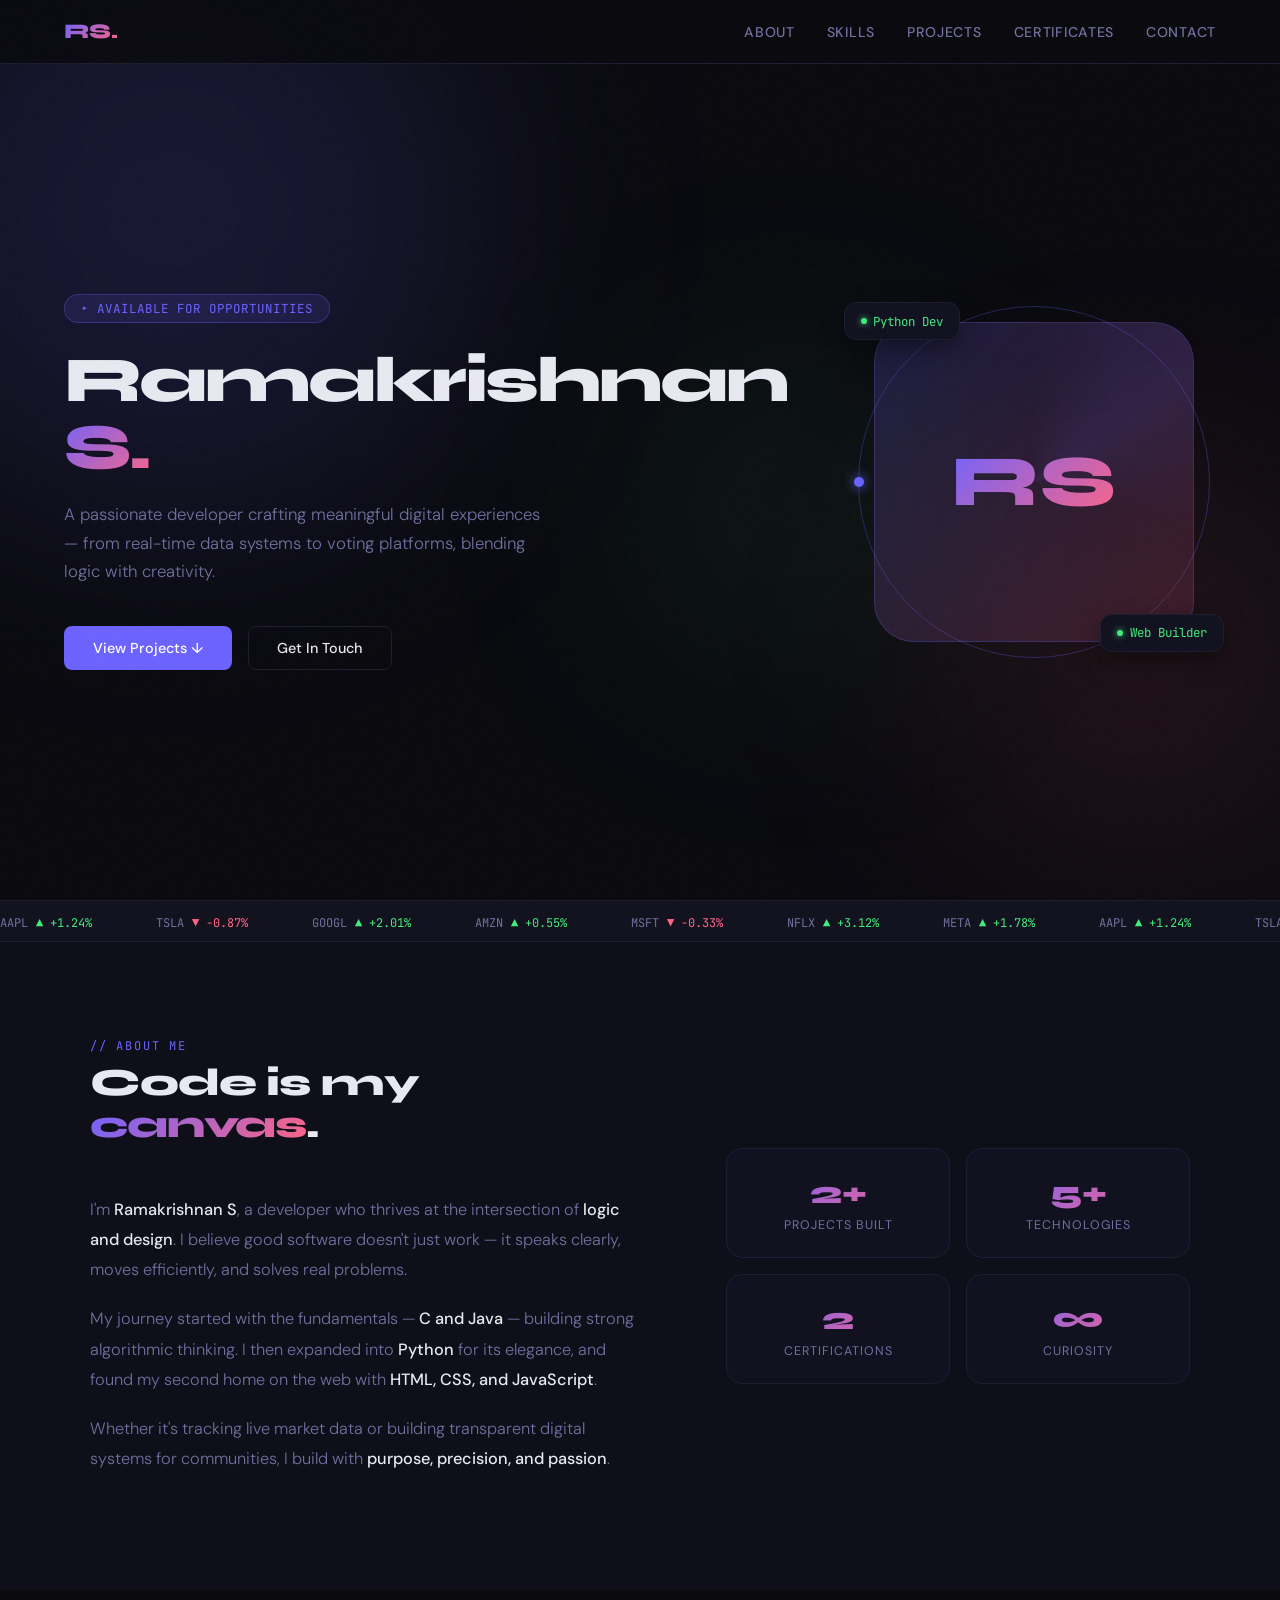
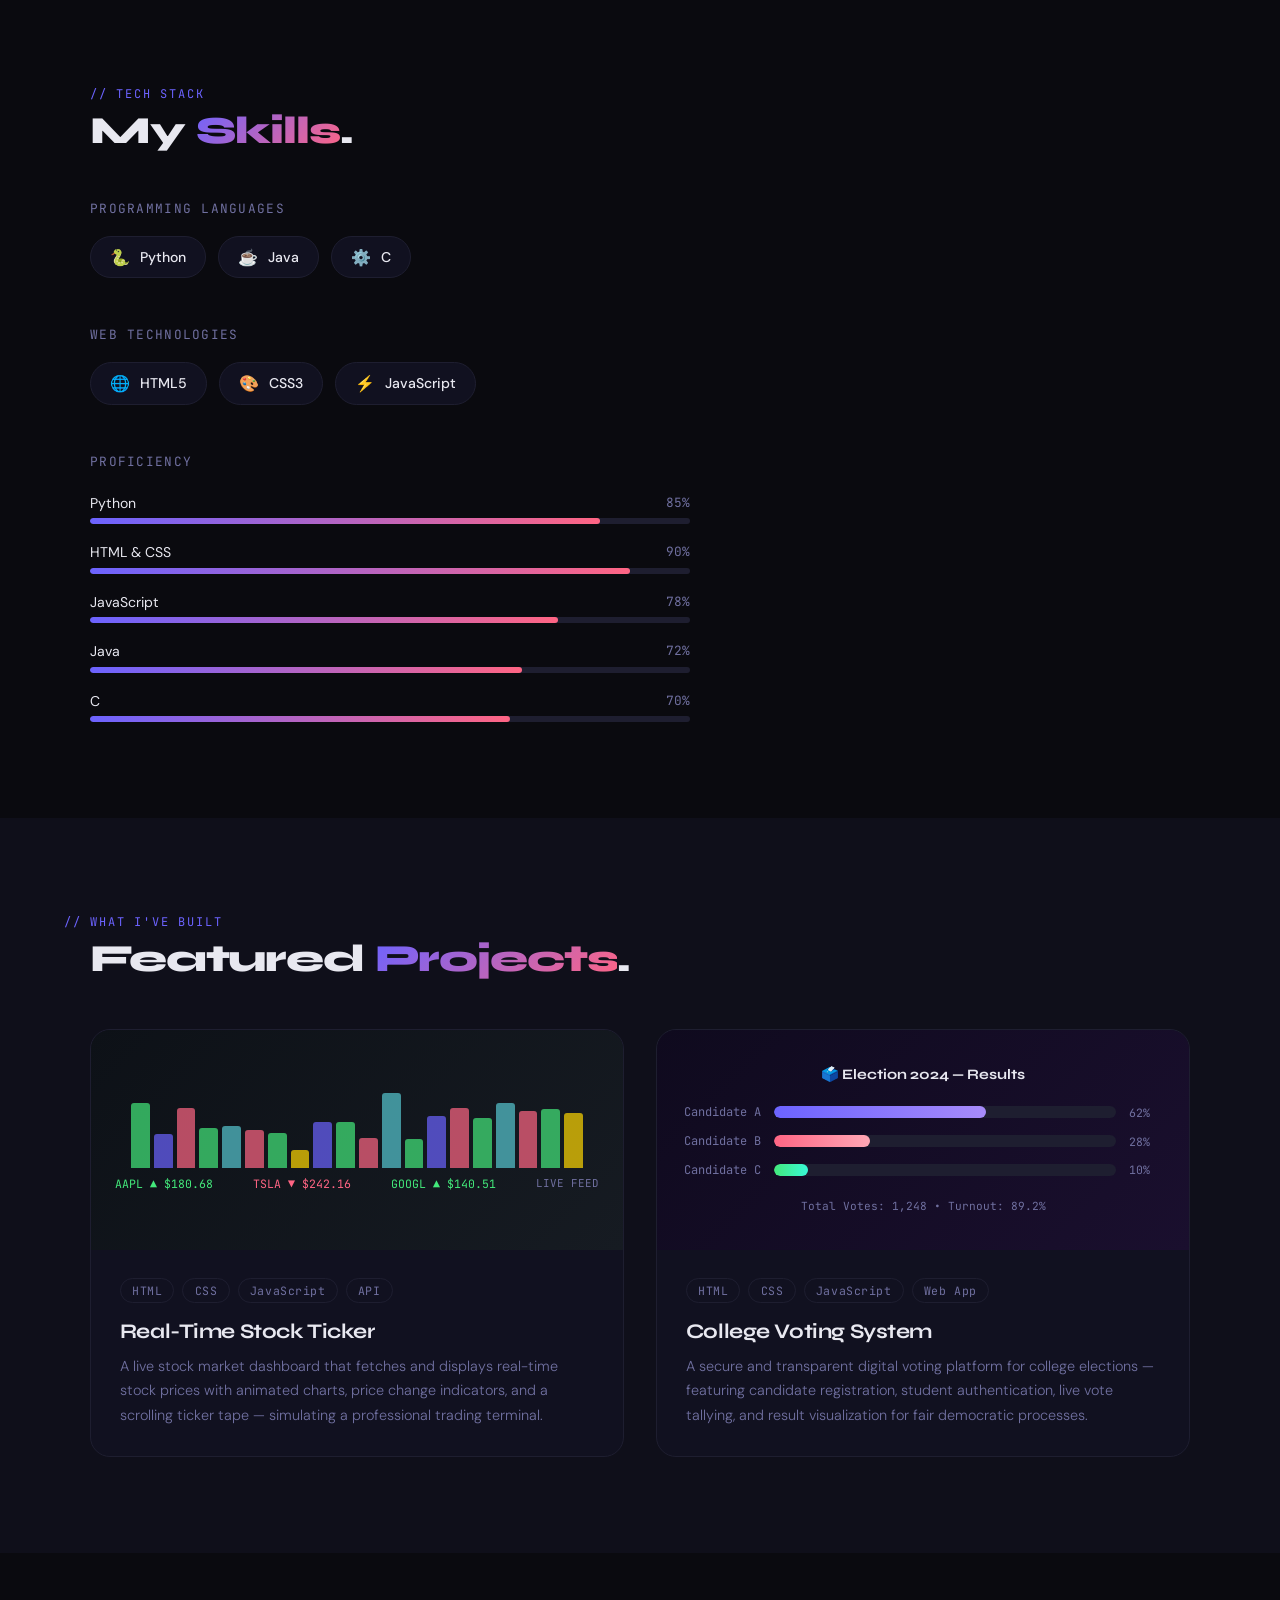
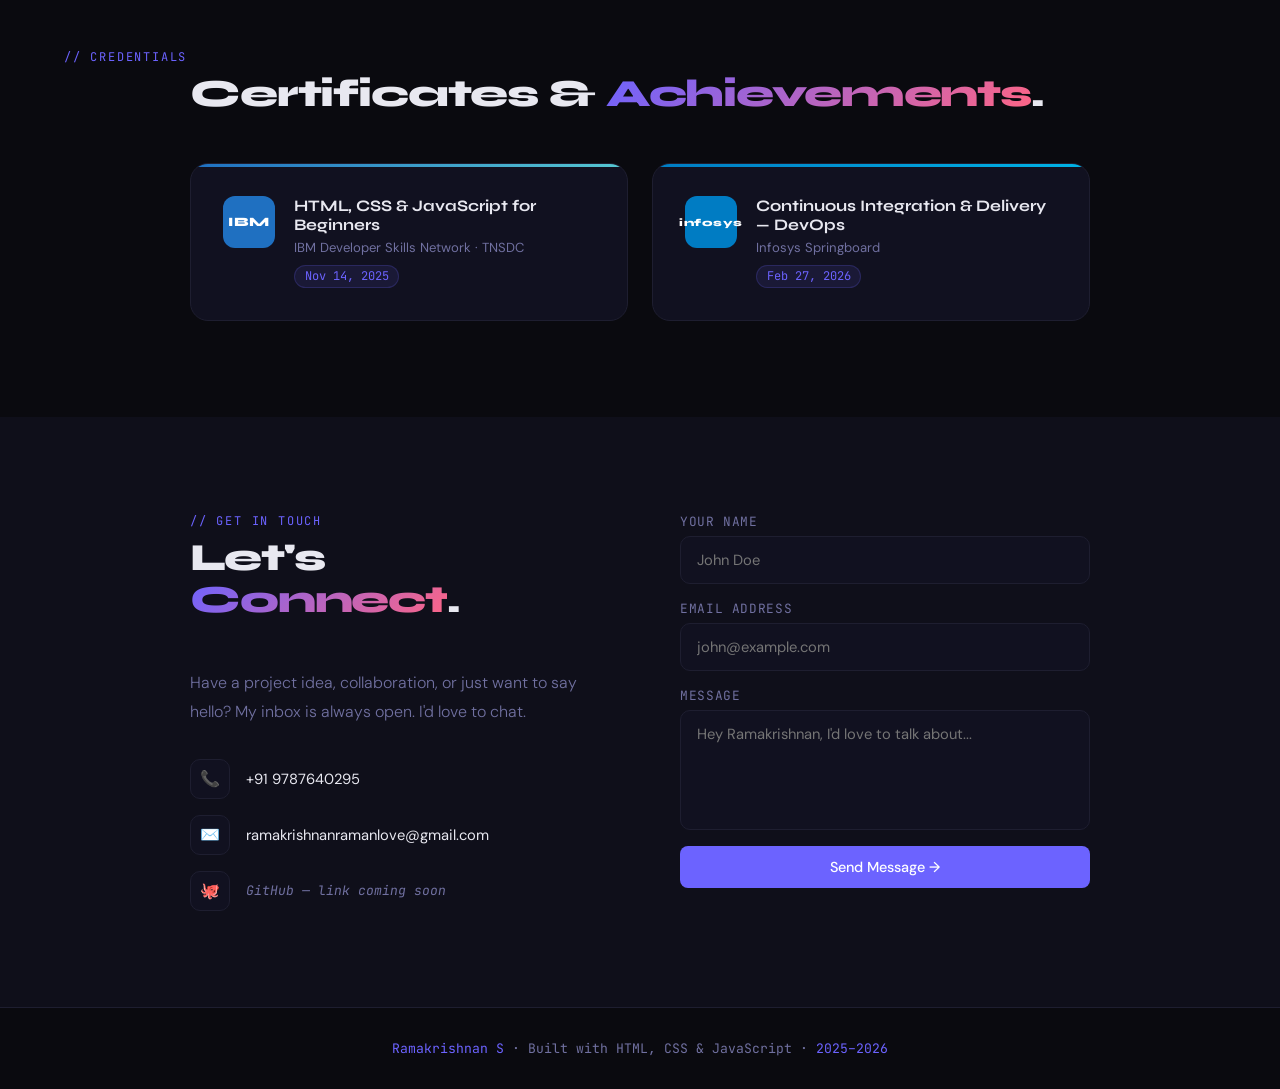
==== index.html @ 8525d62f "Add files via upload" ====
<!DOCTYPE html>
<html lang="en">
<head>
<meta charset="UTF-8">
<meta name="viewport" content="width=device-width, initial-scale=1.0">
<title>Ramakrishnan S — Portfolio</title>
<link href="https://fonts.googleapis.com/css2?family=Syne:wght@400;600;700;800&family=DM+Sans:ital,wght@0,300;0,400;0,500;1,300&family=JetBrains+Mono:wght@400;500&display=swap" rel="stylesheet">
<style>
  :root {
    --bg: #0a0a0f;
    --bg2: #0f0f1a;
    --surface: #13131f;
    --border: #1e1e30;
    --accent: #6c63ff;
    --accent2: #ff6584;
    --accent3: #43e97b;
    --text: #e8e8f0;
    --muted: #7070a0;
    --card: #111120;
  }

  *, *::before, *::after { box-sizing: border-box; margin: 0; padding: 0; }

  html { scroll-behavior: smooth; }

  body {
    background: var(--bg);
    color: var(--text);
    font-family: 'DM Sans', sans-serif;
    font-size: 16px;
    overflow-x: hidden;
  }

  /* ── NOISE OVERLAY ── */
  body::before {
    content: '';
    position: fixed;
    inset: 0;
    background-image: url("data:image/svg+xml,%3Csvg viewBox='0 0 256 256' xmlns='http://www.w3.org/2000/svg'%3E%3Cfilter id='noise'%3E%3CfeTurbulence type='fractalNoise' baseFrequency='0.9' numOctaves='4' stitchTiles='stitch'/%3E%3C/filter%3E%3Crect width='100%25' height='100%25' filter='url(%23noise)' opacity='0.04'/%3E%3C/svg%3E");
    pointer-events: none;
    z-index: 9999;
    opacity: 0.4;
  }

  /* ── NAV ── */
  nav {
    position: fixed;
    top: 0; left: 0; right: 0;
    z-index: 100;
    display: flex;
    justify-content: space-between;
    align-items: center;
    padding: 1.2rem 5%;
    background: rgba(10,10,15,0.85);
    backdrop-filter: blur(20px);
    border-bottom: 1px solid var(--border);
  }

  .nav-logo {
    font-family: 'Syne', sans-serif;
    font-weight: 800;
    font-size: 1.3rem;
    background: linear-gradient(135deg, var(--accent), var(--accent2));
    -webkit-background-clip: text;
    -webkit-text-fill-color: transparent;
    letter-spacing: -0.03em;
  }

  .nav-links { display: flex; gap: 2rem; list-style: none; }
  .nav-links a {
    color: var(--muted);
    text-decoration: none;
    font-size: 0.88rem;
    font-weight: 500;
    letter-spacing: 0.05em;
    text-transform: uppercase;
    transition: color 0.2s;
  }
  .nav-links a:hover { color: var(--accent); }

  /* ── HERO ── */
  #hero {
    min-height: 100vh;
    display: flex;
    align-items: center;
    justify-content: center;
    padding: 8rem 5% 4rem;
    position: relative;
    overflow: hidden;
  }

  .hero-blob {
    position: absolute;
    border-radius: 50%;
    filter: blur(120px);
    pointer-events: none;
  }
  .blob1 { width: 600px; height: 600px; background: rgba(108,99,255,0.15); top: -10%; left: -10%; }
  .blob2 { width: 400px; height: 400px; background: rgba(255,101,132,0.1); bottom: 5%; right: -5%; }
  .blob3 { width: 300px; height: 300px; background: rgba(67,233,123,0.08); top: 40%; left: 50%; }

  .hero-inner {
    display: grid;
    grid-template-columns: 1fr 1fr;
    gap: 4rem;
    align-items: center;
    max-width: 1200px;
    width: 100%;
    position: relative;
    z-index: 1;
  }

  .hero-tag {
    display: inline-flex;
    align-items: center;
    gap: 0.5rem;
    background: rgba(108,99,255,0.12);
    border: 1px solid rgba(108,99,255,0.3);
    border-radius: 100px;
    padding: 0.3rem 1rem;
    font-size: 0.78rem;
    color: var(--accent);
    letter-spacing: 0.08em;
    text-transform: uppercase;
    margin-bottom: 1.5rem;
    font-family: 'JetBrains Mono', monospace;
    animation: fadeUp 0.6s ease both;
  }
  .hero-tag::before { content: '▸'; }

  h1.hero-name {
    font-family: 'Syne', sans-serif;
    font-weight: 800;
    font-size: clamp(2.8rem, 5vw, 4.5rem);
    line-height: 1.05;
    letter-spacing: -0.04em;
    animation: fadeUp 0.7s 0.1s ease both;
  }

  h1.hero-name span {
    background: linear-gradient(135deg, var(--accent), var(--accent2));
    -webkit-background-clip: text;
    -webkit-text-fill-color: transparent;
  }

  .hero-subtitle {
    margin-top: 1.2rem;
    font-size: 1.05rem;
    color: var(--muted);
    line-height: 1.7;
    font-weight: 300;
    max-width: 480px;
    animation: fadeUp 0.7s 0.2s ease both;
  }

  .hero-btns {
    display: flex;
    gap: 1rem;
    margin-top: 2.5rem;
    flex-wrap: wrap;
    animation: fadeUp 0.7s 0.3s ease both;
  }

  .btn {
    display: inline-flex;
    align-items: center;
    gap: 0.5rem;
    padding: 0.75rem 1.8rem;
    border-radius: 8px;
    font-size: 0.9rem;
    font-weight: 500;
    cursor: pointer;
    text-decoration: none;
    transition: all 0.2s;
    font-family: 'DM Sans', sans-serif;
  }
  .btn-primary {
    background: var(--accent);
    color: #fff;
    border: none;
  }
  .btn-primary:hover { background: #5a52e0; transform: translateY(-2px); box-shadow: 0 8px 25px rgba(108,99,255,0.35); }
  .btn-outline {
    background: transparent;
    color: var(--text);
    border: 1px solid var(--border);
  }
  .btn-outline:hover { border-color: var(--accent); color: var(--accent); transform: translateY(-2px); }

  /* hero right: avatar/visual */
  .hero-visual {
    display: flex;
    justify-content: center;
    align-items: center;
    animation: fadeUp 0.8s 0.2s ease both;
  }

  .avatar-wrap {
    position: relative;
    width: 320px;
    height: 320px;
  }

  .avatar-ring {
    position: absolute;
    inset: -16px;
    border-radius: 50%;
    border: 1px solid rgba(108,99,255,0.3);
    animation: spin 20s linear infinite;
  }
  .avatar-ring::after {
    content: '';
    position: absolute;
    width: 10px;
    height: 10px;
    background: var(--accent);
    border-radius: 50%;
    top: 50%;
    left: -5px;
    transform: translateY(-50%);
    box-shadow: 0 0 12px var(--accent);
  }

  .avatar-box {
    width: 320px;
    height: 320px;
    border-radius: 40px;
    background: linear-gradient(135deg, rgba(108,99,255,0.2), rgba(255,101,132,0.15));
    border: 1px solid rgba(108,99,255,0.25);
    display: flex;
    align-items: center;
    justify-content: center;
    font-family: 'Syne', sans-serif;
    font-size: 5.5rem;
    font-weight: 800;
    color: rgba(255,255,255,0.08);
    position: relative;
    overflow: hidden;
  }

  .avatar-box::before {
    content: '';
    position: absolute;
    width: 200%;
    height: 200%;
    background: conic-gradient(from 0deg, transparent, rgba(108,99,255,0.1), transparent 30%);
    animation: spin 8s linear infinite;
  }

  .avatar-initials {
    position: relative;
    z-index: 1;
    font-family: 'Syne', sans-serif;
    font-size: 4.5rem;
    font-weight: 800;
    background: linear-gradient(135deg, var(--accent), var(--accent2));
    -webkit-background-clip: text;
    -webkit-text-fill-color: transparent;
  }

  .floating-badge {
    position: absolute;
    background: var(--card);
    border: 1px solid var(--border);
    border-radius: 12px;
    padding: 0.6rem 1rem;
    font-size: 0.78rem;
    font-family: 'JetBrains Mono', monospace;
    color: var(--accent3);
    display: flex;
    align-items: center;
    gap: 0.4rem;
    box-shadow: 0 8px 24px rgba(0,0,0,0.4);
    animation: float 3s ease-in-out infinite;
  }
  .badge-tl { top: -20px; left: -30px; animation-delay: 0s; }
  .badge-br { bottom: -10px; right: -30px; animation-delay: 1.5s; }
  .badge-dot { width: 6px; height: 6px; border-radius: 50%; background: var(--accent3); box-shadow: 0 0 6px var(--accent3); }

  /* ── SECTIONS ── */
  section { padding: 6rem 5%; }

  .section-label {
    font-family: 'JetBrains Mono', monospace;
    font-size: 0.75rem;
    color: var(--accent);
    letter-spacing: 0.15em;
    text-transform: uppercase;
    margin-bottom: 0.5rem;
  }

  .section-title {
    font-family: 'Syne', sans-serif;
    font-weight: 800;
    font-size: clamp(1.8rem, 3vw, 2.8rem);
    letter-spacing: -0.03em;
    line-height: 1.1;
    margin-bottom: 3rem;
  }

  .section-title span {
    background: linear-gradient(135deg, var(--accent), var(--accent2));
    -webkit-background-clip: text;
    -webkit-text-fill-color: transparent;
  }

  /* ── ABOUT ── */
  #about { background: var(--bg2); }

  .about-grid {
    display: grid;
    grid-template-columns: 1.2fr 1fr;
    gap: 5rem;
    align-items: center;
    max-width: 1100px;
    margin: 0 auto;
  }

  .about-text p {
    color: var(--muted);
    line-height: 1.85;
    font-size: 1.02rem;
    margin-bottom: 1.2rem;
    font-weight: 300;
  }
  .about-text p strong { color: var(--text); font-weight: 500; }

  .about-stats {
    display: grid;
    grid-template-columns: 1fr 1fr;
    gap: 1rem;
  }

  .stat-card {
    background: var(--card);
    border: 1px solid var(--border);
    border-radius: 16px;
    padding: 1.5rem;
    text-align: center;
    transition: border-color 0.2s;
  }
  .stat-card:hover { border-color: var(--accent); }
  .stat-number {
    font-family: 'Syne', sans-serif;
    font-size: 2rem;
    font-weight: 800;
    background: linear-gradient(135deg, var(--accent), var(--accent2));
    -webkit-background-clip: text;
    -webkit-text-fill-color: transparent;
  }
  .stat-label { font-size: 0.78rem; color: var(--muted); margin-top: 0.3rem; text-transform: uppercase; letter-spacing: 0.08em; }

  /* ── SKILLS ── */
  #skills { background: var(--bg); }

  .skills-container { max-width: 1100px; margin: 0 auto; }

  .skills-group { margin-bottom: 3rem; }
  .skills-group-label {
    font-size: 0.8rem;
    color: var(--muted);
    letter-spacing: 0.1em;
    text-transform: uppercase;
    font-family: 'JetBrains Mono', monospace;
    margin-bottom: 1.2rem;
  }

  .skill-tags { display: flex; flex-wrap: wrap; gap: 0.75rem; }

  .skill-tag {
    display: flex;
    align-items: center;
    gap: 0.6rem;
    padding: 0.6rem 1.2rem;
    border-radius: 100px;
    font-size: 0.88rem;
    font-weight: 500;
    border: 1px solid var(--border);
    background: var(--card);
    color: var(--text);
    transition: all 0.2s;
    cursor: default;
  }
  .skill-tag:hover {
    border-color: var(--accent);
    background: rgba(108,99,255,0.08);
    transform: translateY(-2px);
  }
  .skill-tag .skill-icon { font-size: 1rem; }

  /* skill bar */
  .skill-bar-list { display: flex; flex-direction: column; gap: 1.2rem; max-width: 600px; }
  .skill-bar-item {}
  .skill-bar-info { display: flex; justify-content: space-between; margin-bottom: 0.4rem; font-size: 0.88rem; }
  .skill-bar-info span:last-child { color: var(--muted); font-family: 'JetBrains Mono', monospace; font-size: 0.8rem; }
  .skill-bar-track {
    height: 6px;
    background: var(--border);
    border-radius: 100px;
    overflow: hidden;
  }
  .skill-bar-fill {
    height: 100%;
    border-radius: 100px;
    background: linear-gradient(90deg, var(--accent), var(--accent2));
    width: 0%;
    transition: width 1.5s cubic-bezier(0.4, 0, 0.2, 1);
  }

  /* ── PROJECTS ── */
  #projects { background: var(--bg2); }

  .projects-grid {
    display: grid;
    grid-template-columns: repeat(auto-fit, minmax(480px, 1fr));
    gap: 2rem;
    max-width: 1100px;
    margin: 0 auto;
  }

  .project-card {
    background: var(--card);
    border: 1px solid var(--border);
    border-radius: 20px;
    overflow: hidden;
    transition: all 0.3s;
    position: relative;
  }
  .project-card:hover {
    border-color: rgba(108,99,255,0.4);
    transform: translateY(-6px);
    box-shadow: 0 20px 60px rgba(0,0,0,0.4), 0 0 0 1px rgba(108,99,255,0.1);
  }

  .project-visual {
    height: 220px;
    position: relative;
    overflow: hidden;
    display: flex;
    align-items: center;
    justify-content: center;
  }

  /* Stock ticker visual */
  .visual-stock {
    background: linear-gradient(135deg, #0d1117, #161b22);
    width: 100%;
    height: 100%;
    display: flex;
    flex-direction: column;
    align-items: center;
    justify-content: center;
    gap: 0.5rem;
    padding: 1.5rem;
    position: relative;
    overflow: hidden;
  }
  .stock-chart {
    display: flex;
    align-items: flex-end;
    gap: 4px;
    height: 80px;
    width: 100%;
    padding: 0 1rem;
  }
  .stock-bar {
    flex: 1;
    border-radius: 3px 3px 0 0;
    transition: height 0.5s ease;
  }
  .stock-row {
    display: flex;
    justify-content: space-between;
    width: 100%;
    font-family: 'JetBrains Mono', monospace;
    font-size: 0.72rem;
  }
  .stock-up { color: #43e97b; }
  .stock-down { color: #ff6584; }

  /* Voting visual */
  .visual-vote {
    background: linear-gradient(135deg, #0f0a1e, #1a0f2e);
    width: 100%;
    height: 100%;
    display: flex;
    flex-direction: column;
    align-items: center;
    justify-content: center;
    gap: 0.8rem;
    padding: 1.5rem;
  }
  .vote-bar-row {
    display: flex;
    align-items: center;
    gap: 0.8rem;
    width: 100%;
  }
  .vote-bar-label { font-size: 0.75rem; color: var(--muted); width: 80px; text-align: right; font-family: 'JetBrains Mono', monospace; }
  .vote-bar-track { flex: 1; height: 12px; background: var(--border); border-radius: 100px; overflow: hidden; }
  .vote-bar-fill { height: 100%; border-radius: 100px; }
  .vote-pct { font-size: 0.72rem; font-family: 'JetBrains Mono', monospace; color: var(--muted); width: 36px; }

  .project-body { padding: 1.8rem; }
  .project-tags { display: flex; gap: 0.5rem; flex-wrap: wrap; margin-bottom: 1rem; }
  .project-tag {
    font-size: 0.72rem;
    padding: 0.25rem 0.7rem;
    border-radius: 100px;
    font-family: 'JetBrains Mono', monospace;
    border: 1px solid var(--border);
    color: var(--muted);
    letter-spacing: 0.05em;
  }
  .project-title {
    font-family: 'Syne', sans-serif;
    font-size: 1.3rem;
    font-weight: 700;
    margin-bottom: 0.6rem;
    letter-spacing: -0.02em;
  }
  .project-desc { color: var(--muted); font-size: 0.9rem; line-height: 1.7; font-weight: 300; }

  /* ── CERTIFICATES ── */
  #certificates { background: var(--bg); }

  .certs-grid {
    display: grid;
    grid-template-columns: repeat(auto-fit, minmax(320px, 1fr));
    gap: 1.5rem;
    max-width: 900px;
    margin: 0 auto;
  }

  .cert-card {
    background: var(--card);
    border: 1px solid var(--border);
    border-radius: 18px;
    padding: 2rem;
    display: flex;
    align-items: flex-start;
    gap: 1.2rem;
    transition: all 0.2s;
    position: relative;
    overflow: hidden;
  }
  .cert-card::before {
    content: '';
    position: absolute;
    top: 0; left: 0; right: 0;
    height: 3px;
  }
  .cert-card.ibm::before { background: linear-gradient(90deg, #1f70c1, #56c7d1); }
  .cert-card.infosys::before { background: linear-gradient(90deg, #007cc3, #00b3e6); }

  .cert-card:hover { border-color: rgba(108,99,255,0.3); transform: translateY(-3px); }

  .cert-logo {
    width: 52px;
    height: 52px;
    border-radius: 12px;
    display: flex;
    align-items: center;
    justify-content: center;
    font-weight: 800;
    font-family: 'Syne', sans-serif;
    font-size: 0.75rem;
    flex-shrink: 0;
    letter-spacing: 0.05em;
  }
  .ibm-logo { background: #1f70c1; color: #fff; font-size: 0.8rem; }
  .infosys-logo { background: #007cc3; color: #fff; font-size: 0.65rem; }

  .cert-info {}
  .cert-name { font-family: 'Syne', sans-serif; font-weight: 700; font-size: 1rem; margin-bottom: 0.3rem; }
  .cert-issuer { font-size: 0.82rem; color: var(--muted); margin-bottom: 0.5rem; }
  .cert-date {
    font-size: 0.75rem;
    color: var(--accent);
    font-family: 'JetBrains Mono', monospace;
    background: rgba(108,99,255,0.1);
    border: 1px solid rgba(108,99,255,0.2);
    border-radius: 100px;
    padding: 0.15rem 0.6rem;
    display: inline-block;
  }

  /* ── CONTACT ── */
  #contact { background: var(--bg2); }

  .contact-wrap {
    max-width: 900px;
    margin: 0 auto;
    display: grid;
    grid-template-columns: 1fr 1fr;
    gap: 5rem;
    align-items: start;
  }

  .contact-info p {
    color: var(--muted);
    line-height: 1.8;
    margin-bottom: 2rem;
    font-weight: 300;
  }

  .contact-list { list-style: none; display: flex; flex-direction: column; gap: 1rem; }
  .contact-item {
    display: flex;
    align-items: center;
    gap: 1rem;
    color: var(--text);
    font-size: 0.92rem;
    text-decoration: none;
    transition: color 0.2s;
  }
  .contact-item:hover { color: var(--accent); }
  .contact-icon {
    width: 40px;
    height: 40px;
    background: var(--card);
    border: 1px solid var(--border);
    border-radius: 10px;
    display: flex;
    align-items: center;
    justify-content: center;
    font-size: 1rem;
    flex-shrink: 0;
    transition: border-color 0.2s;
  }
  .contact-item:hover .contact-icon { border-color: var(--accent); }

  .contact-form { display: flex; flex-direction: column; gap: 1rem; }
  .form-group { display: flex; flex-direction: column; gap: 0.4rem; }
  .form-group label { font-size: 0.8rem; color: var(--muted); letter-spacing: 0.05em; text-transform: uppercase; font-family: 'JetBrains Mono', monospace; }
  .form-group input,
  .form-group textarea {
    background: var(--card);
    border: 1px solid var(--border);
    border-radius: 10px;
    padding: 0.8rem 1rem;
    color: var(--text);
    font-family: 'DM Sans', sans-serif;
    font-size: 0.92rem;
    transition: border-color 0.2s;
    resize: none;
  }
  .form-group input:focus,
  .form-group textarea:focus {
    outline: none;
    border-color: var(--accent);
    box-shadow: 0 0 0 3px rgba(108,99,255,0.1);
  }
  .form-group textarea { min-height: 120px; }

  /* ── FOOTER ── */
  footer {
    text-align: center;
    padding: 2rem 5%;
    border-top: 1px solid var(--border);
    color: var(--muted);
    font-size: 0.82rem;
    font-family: 'JetBrains Mono', monospace;
  }
  footer span { color: var(--accent); }

  /* ── SCROLLBAR ── */
  ::-webkit-scrollbar { width: 6px; }
  ::-webkit-scrollbar-track { background: var(--bg); }
  ::-webkit-scrollbar-thumb { background: var(--border); border-radius: 100px; }
  ::-webkit-scrollbar-thumb:hover { background: var(--accent); }

  /* ── ANIMATIONS ── */
  @keyframes fadeUp {
    from { opacity: 0; transform: translateY(24px); }
    to { opacity: 1; transform: translateY(0); }
  }
  @keyframes spin {
    to { transform: rotate(360deg); }
  }
  @keyframes float {
    0%, 100% { transform: translateY(0); }
    50% { transform: translateY(-8px); }
  }
  @keyframes ticker {
    from { transform: translateX(0); }
    to { transform: translateX(-50%); }
  }
  @keyframes pulse {
    0%, 100% { opacity: 1; }
    50% { opacity: 0.4; }
  }

  .reveal {
    opacity: 0;
    transform: translateY(30px);
    transition: opacity 0.7s ease, transform 0.7s ease;
  }
  .reveal.visible {
    opacity: 1;
    transform: translateY(0);
  }

  /* ── TICKER STRIP ── */
  .ticker-strip {
    background: var(--surface);
    border-top: 1px solid var(--border);
    border-bottom: 1px solid var(--border);
    overflow: hidden;
    padding: 0.6rem 0;
    white-space: nowrap;
  }
  .ticker-inner {
    display: inline-flex;
    gap: 4rem;
    animation: ticker 25s linear infinite;
    font-family: 'JetBrains Mono', monospace;
    font-size: 0.75rem;
    color: var(--muted);
  }
  .ticker-item { display: flex; align-items: center; gap: 0.5rem; }
  .ticker-item .up { color: var(--accent3); }
  .ticker-item .down { color: var(--accent2); }

  /* ── RESPONSIVE ── */
  @media (max-width: 900px) {
    .hero-inner { grid-template-columns: 1fr; text-align: center; }
    .hero-visual { order: -1; }
    .avatar-wrap { width: 220px; height: 220px; }
    .avatar-box { width: 220px; height: 220px; border-radius: 28px; }
    .about-grid { grid-template-columns: 1fr; gap: 3rem; }
    .contact-wrap { grid-template-columns: 1fr; gap: 3rem; }
    .projects-grid { grid-template-columns: 1fr; }
    .nav-links { display: none; }
    .hero-btns { justify-content: center; }
  }

  /* GitHub placeholder */
  .github-placeholder {
    display: inline-flex;
    align-items: center;
    gap: 0.5rem;
    color: var(--muted);
    font-size: 0.82rem;
    font-family: 'JetBrains Mono', monospace;
    font-style: italic;
  }

</style>
</head>
<body>

<!-- NAV -->
<nav>
  <div class="nav-logo">RS.</div>
  <ul class="nav-links">
    <li><a href="#about">About</a></li>
    <li><a href="#skills">Skills</a></li>
    <li><a href="#projects">Projects</a></li>
    <li><a href="#certificates">Certificates</a></li>
    <li><a href="#contact">Contact</a></li>
  </ul>
</nav>

<!-- HERO -->
<section id="hero">
  <div class="hero-blob blob1"></div>
  <div class="hero-blob blob2"></div>
  <div class="hero-blob blob3"></div>

  <div class="hero-inner">
    <div class="hero-text">
      <div class="hero-tag">Available for Opportunities</div>
      <h1 class="hero-name">Ramakrishnan<br><span>S.</span></h1>
      <p class="hero-subtitle">
        A passionate developer crafting meaningful digital experiences — from real-time data systems to voting platforms, blending logic with creativity.
      </p>
      <div class="hero-btns">
        <a href="#projects" class="btn btn-primary">View Projects ↓</a>
        <a href="#contact" class="btn btn-outline">Get In Touch</a>
      </div>
    </div>

    <div class="hero-visual">
      <div class="avatar-wrap">
        <div class="avatar-ring"></div>
        <div class="avatar-box">
          <span class="avatar-initials">RS</span>
        </div>
        <div class="floating-badge badge-tl">
          <span class="badge-dot"></span>
          <span>Python Dev</span>
        </div>
        <div class="floating-badge badge-br">
          <span class="badge-dot"></span>
          <span>Web Builder</span>
        </div>
      </div>
    </div>
  </div>
</section>

<!-- TICKER -->
<div class="ticker-strip">
  <div class="ticker-inner">
    <span class="ticker-item">AAPL <span class="up">▲ +1.24%</span></span>
    <span class="ticker-item">TSLA <span class="down">▼ -0.87%</span></span>
    <span class="ticker-item">GOOGL <span class="up">▲ +2.01%</span></span>
    <span class="ticker-item">AMZN <span class="up">▲ +0.55%</span></span>
    <span class="ticker-item">MSFT <span class="down">▼ -0.33%</span></span>
    <span class="ticker-item">NFLX <span class="up">▲ +3.12%</span></span>
    <span class="ticker-item">META <span class="up">▲ +1.78%</span></span>
    <!-- duplicate for seamless loop -->
    <span class="ticker-item">AAPL <span class="up">▲ +1.24%</span></span>
    <span class="ticker-item">TSLA <span class="down">▼ -0.87%</span></span>
    <span class="ticker-item">GOOGL <span class="up">▲ +2.01%</span></span>
    <span class="ticker-item">AMZN <span class="up">▲ +0.55%</span></span>
    <span class="ticker-item">MSFT <span class="down">▼ -0.33%</span></span>
    <span class="ticker-item">NFLX <span class="up">▲ +3.12%</span></span>
    <span class="ticker-item">META <span class="up">▲ +1.78%</span></span>
  </div>
</div>

<!-- ABOUT -->
<section id="about">
  <div class="about-grid reveal">
    <div class="about-text">
      <div class="section-label">// about me</div>
      <h2 class="section-title">Code is my<br><span>canvas</span>.</h2>
      <p>
        I'm <strong>Ramakrishnan S</strong>, a developer who thrives at the intersection of <strong>logic and design</strong>. I believe good software doesn't just work — it speaks clearly, moves efficiently, and solves real problems.
      </p>
      <p>
        My journey started with the fundamentals — <strong>C and Java</strong> — building strong algorithmic thinking. I then expanded into <strong>Python</strong> for its elegance, and found my second home on the web with <strong>HTML, CSS, and JavaScript</strong>.
      </p>
      <p>
        Whether it's tracking live market data or building transparent digital systems for communities, I build with <strong>purpose, precision, and passion</strong>.
      </p>
    </div>
    <div class="about-stats">
      <div class="stat-card">
        <div class="stat-number">2+</div>
        <div class="stat-label">Projects Built</div>
      </div>
      <div class="stat-card">
        <div class="stat-number">5+</div>
        <div class="stat-label">Technologies</div>
      </div>
      <div class="stat-card">
        <div class="stat-number">2</div>
        <div class="stat-label">Certifications</div>
      </div>
      <div class="stat-card">
        <div class="stat-number">∞</div>
        <div class="stat-label">Curiosity</div>
      </div>
    </div>
  </div>
</section>

<!-- SKILLS -->
<section id="skills">
  <div class="skills-container">
    <div class="reveal">
      <div class="section-label">// tech stack</div>
      <h2 class="section-title">My <span>Skills</span>.</h2>
    </div>

    <div class="reveal">
      <div class="skills-group">
        <div class="skills-group-label">Programming Languages</div>
        <div class="skill-tags">
          <div class="skill-tag"><span class="skill-icon">🐍</span> Python</div>
          <div class="skill-tag"><span class="skill-icon">☕</span> Java</div>
          <div class="skill-tag"><span class="skill-icon">⚙️</span> C</div>
        </div>
      </div>

      <div class="skills-group">
        <div class="skills-group-label">Web Technologies</div>
        <div class="skill-tags">
          <div class="skill-tag"><span class="skill-icon">🌐</span> HTML5</div>
          <div class="skill-tag"><span class="skill-icon">🎨</span> CSS3</div>
          <div class="skill-tag"><span class="skill-icon">⚡</span> JavaScript</div>
        </div>
      </div>
    </div>

    <div class="reveal" style="margin-top: 2rem;">
      <div class="skills-group-label" style="margin-bottom: 1.5rem;">Proficiency</div>
      <div class="skill-bar-list">
        <div class="skill-bar-item">
          <div class="skill-bar-info"><span>Python</span><span>85%</span></div>
          <div class="skill-bar-track"><div class="skill-bar-fill" data-width="85"></div></div>
        </div>
        <div class="skill-bar-item">
          <div class="skill-bar-info"><span>HTML & CSS</span><span>90%</span></div>
          <div class="skill-bar-track"><div class="skill-bar-fill" data-width="90"></div></div>
        </div>
        <div class="skill-bar-item">
          <div class="skill-bar-info"><span>JavaScript</span><span>78%</span></div>
          <div class="skill-bar-track"><div class="skill-bar-fill" data-width="78"></div></div>
        </div>
        <div class="skill-bar-item">
          <div class="skill-bar-info"><span>Java</span><span>72%</span></div>
          <div class="skill-bar-track"><div class="skill-bar-fill" data-width="72"></div></div>
        </div>
        <div class="skill-bar-item">
          <div class="skill-bar-info"><span>C</span><span>70%</span></div>
          <div class="skill-bar-track"><div class="skill-bar-fill" data-width="70"></div></div>
        </div>
      </div>
    </div>
  </div>
</section>

<!-- PROJECTS -->
<section id="projects">
  <div class="reveal">
    <div class="section-label">// what i've built</div>
    <h2 class="section-title" style="max-width: 1100px; margin: 0 auto 3rem;">Featured <span>Projects</span>.</h2>
  </div>

  <div class="projects-grid">

    <!-- Project 1: Real-Time Stock Ticker -->
    <div class="project-card reveal">
      <div class="project-visual">
        <div class="visual-stock" id="stockViz">
          <div class="stock-chart" id="stockBars"></div>
          <div class="stock-row">
            <span class="stock-up" id="s1">AAPL ▲ $182.34</span>
            <span class="stock-down" id="s2">TSLA ▼ $245.10</span>
            <span class="stock-up" id="s3">GOOGL ▲ $141.78</span>
            <span id="s4" style="color: #7070a0; font-family: 'JetBrains Mono', monospace; font-size: 0.68rem;">LIVE FEED</span>
          </div>
        </div>
      </div>
      <div class="project-body">
        <div class="project-tags">
          <span class="project-tag">HTML</span>
          <span class="project-tag">CSS</span>
          <span class="project-tag">JavaScript</span>
          <span class="project-tag">API</span>
        </div>
        <div class="project-title">Real-Time Stock Ticker</div>
        <p class="project-desc">
          A live stock market dashboard that fetches and displays real-time stock prices with animated charts, price change indicators, and a scrolling ticker tape — simulating a professional trading terminal.
        </p>
      </div>
    </div>

    <!-- Project 2: College Voting System -->
    <div class="project-card reveal">
      <div class="project-visual">
        <div class="visual-vote">
          <div style="font-family: 'Syne', sans-serif; font-size: 0.9rem; font-weight: 700; color: var(--text); margin-bottom: 0.5rem;">🗳️ Election 2024 — Results</div>
          <div class="vote-bar-row">
            <span class="vote-bar-label">Candidate A</span>
            <div class="vote-bar-track"><div class="vote-bar-fill" style="width: 62%; background: linear-gradient(90deg, #6c63ff, #a78bfa);"></div></div>
            <span class="vote-pct">62%</span>
          </div>
          <div class="vote-bar-row">
            <span class="vote-bar-label">Candidate B</span>
            <div class="vote-bar-track"><div class="vote-bar-fill" style="width: 28%; background: linear-gradient(90deg, #ff6584, #ffa7b5);"></div></div>
            <span class="vote-pct">28%</span>
          </div>
          <div class="vote-bar-row">
            <span class="vote-bar-label">Candidate C</span>
            <div class="vote-bar-track"><div class="vote-bar-fill" style="width: 10%; background: linear-gradient(90deg, #43e97b, #38f9d7);"></div></div>
            <span class="vote-pct">10%</span>
          </div>
          <div style="font-size: 0.7rem; color: var(--muted); font-family: 'JetBrains Mono', monospace; margin-top: 0.5rem;">Total Votes: 1,248 • Turnout: 89.2%</div>
        </div>
      </div>
      <div class="project-body">
        <div class="project-tags">
          <span class="project-tag">HTML</span>
          <span class="project-tag">CSS</span>
          <span class="project-tag">JavaScript</span>
          <span class="project-tag">Web App</span>
        </div>
        <div class="project-title">College Voting System</div>
        <p class="project-desc">
          A secure and transparent digital voting platform for college elections — featuring candidate registration, student authentication, live vote tallying, and result visualization for fair democratic processes.
        </p>
      </div>
    </div>

  </div>
</section>

<!-- CERTIFICATES -->
<section id="certificates">
  <div class="reveal">
    <div class="section-label">// credentials</div>
    <h2 class="section-title" style="max-width: 900px; margin: 0 auto 3rem;">Certificates &amp; <span>Achievements</span>.</h2>
  </div>

  <div class="certs-grid">

    <div class="cert-card ibm reveal">
      <div class="cert-logo ibm-logo">IBM</div>
      <div class="cert-info">
        <div class="cert-name">HTML, CSS &amp; JavaScript for Beginners</div>
        <div class="cert-issuer">IBM Developer Skills Network · TNSDC</div>
        <div class="cert-date">Nov 14, 2025</div>
      </div>
    </div>

    <div class="cert-card infosys reveal">
      <div class="cert-logo infosys-logo">infosys</div>
      <div class="cert-info">
        <div class="cert-name">Continuous Integration &amp; Delivery — DevOps</div>
        <div class="cert-issuer">Infosys Springboard</div>
        <div class="cert-date">Feb 27, 2026</div>
      </div>
    </div>

  </div>
</section>

<!-- CONTACT -->
<section id="contact">
  <div class="contact-wrap reveal">
    <div class="contact-info">
      <div class="section-label">// get in touch</div>
      <h2 class="section-title">Let's <span>Connect</span>.</h2>
      <p>Have a project idea, collaboration, or just want to say hello? My inbox is always open. I'd love to chat.</p>

      <ul class="contact-list">
        <li>
          <a href="tel:9787640295" class="contact-item">
            <div class="contact-icon">📞</div>
            <span>+91 9787640295</span>
          </a>
        </li>
        <li>
          <a href="mailto:ramakrishnanramanlove@gmail.com" class="contact-item">
            <div class="contact-icon">✉️</div>
            <span>ramakrishnanramanlove@gmail.com</span>
          </a>
        </li>
        <li>
          <a href="" class="contact-item" id="githubLink">
            <div class="contact-icon">🐙</div>
            <span class="github-placeholder">GitHub — link coming soon</span>
          </a>
        </li>
      </ul>
    </div>

    <div class="contact-form reveal">
      <div class="form-group">
        <label>Your Name</label>
        <input type="text" placeholder="John Doe">
      </div>
      <div class="form-group">
        <label>Email Address</label>
        <input type="email" placeholder="john@example.com">
      </div>
      <div class="form-group">
        <label>Message</label>
        <textarea placeholder="Hey Ramakrishnan, I'd love to talk about..."></textarea>
      </div>
      <button class="btn btn-primary" onclick="handleSend()" style="width: 100%; justify-content: center;">Send Message →</button>
    </div>
  </div>
</section>

<!-- FOOTER -->
<footer>
  <span>Ramakrishnan S</span> · Built with HTML, CSS &amp; JavaScript · <span>2025–2026</span>
</footer>

<script>
  // ── Reveal on scroll ──
  const reveals = document.querySelectorAll('.reveal');
  const observer = new IntersectionObserver((entries) => {
    entries.forEach((entry, i) => {
      if (entry.isIntersecting) {
        setTimeout(() => entry.target.classList.add('visible'), i * 80);
        observer.unobserve(entry.target);
      }
    });
  }, { threshold: 0.1 });
  reveals.forEach(el => observer.observe(el));

  // ── Skill bars ──
  const barObserver = new IntersectionObserver((entries) => {
    entries.forEach(entry => {
      if (entry.isIntersecting) {
        document.querySelectorAll('.skill-bar-fill').forEach(bar => {
          bar.style.width = bar.dataset.width + '%';
        });
        barObserver.disconnect();
      }
    });
  }, { threshold: 0.3 });
  const barSection = document.querySelector('.skill-bar-list');
  if (barSection) barObserver.observe(barSection);

  // ── Animated stock bars ──
  function buildStockBars() {
    const container = document.getElementById('stockBars');
    if (!container) return;
    container.innerHTML = '';
    const colors = ['#43e97b','#6c63ff','#ff6584','#43e97b','#56c7d1','#ff6584','#43e97b','#ffd700','#6c63ff','#43e97b','#ff6584','#56c7d1'];
    for (let i = 0; i < 20; i++) {
      const bar = document.createElement('div');
      const h = Math.random() * 60 + 15;
      bar.className = 'stock-bar';
      bar.style.height = h + 'px';
      bar.style.background = colors[i % colors.length];
      bar.style.opacity = '0.7';
      container.appendChild(bar);
    }
  }
  buildStockBars();
  setInterval(() => {
    document.querySelectorAll('.stock-bar').forEach(bar => {
      bar.style.height = (Math.random() * 60 + 15) + 'px';
      bar.style.transition = 'height 0.8s ease';
    });
    const ups = ['+0.82%', '+1.24%', '+2.01%', '+0.55%'];
    const downs = ['-0.33%', '-0.87%', '-1.12%'];
    document.getElementById('s1').textContent = 'AAPL ▲ $' + (180 + Math.random()*5).toFixed(2);
    document.getElementById('s2').textContent = 'TSLA ▼ $' + (240 + Math.random()*10).toFixed(2);
    document.getElementById('s3').textContent = 'GOOGL ▲ $' + (139 + Math.random()*5).toFixed(2);
  }, 2000);

  // ── Contact form ──
  function handleSend() {
    alert('Thanks for reaching out! Ramakrishnan will get back to you soon. 🚀');
  }
</script>
</body>
</html>
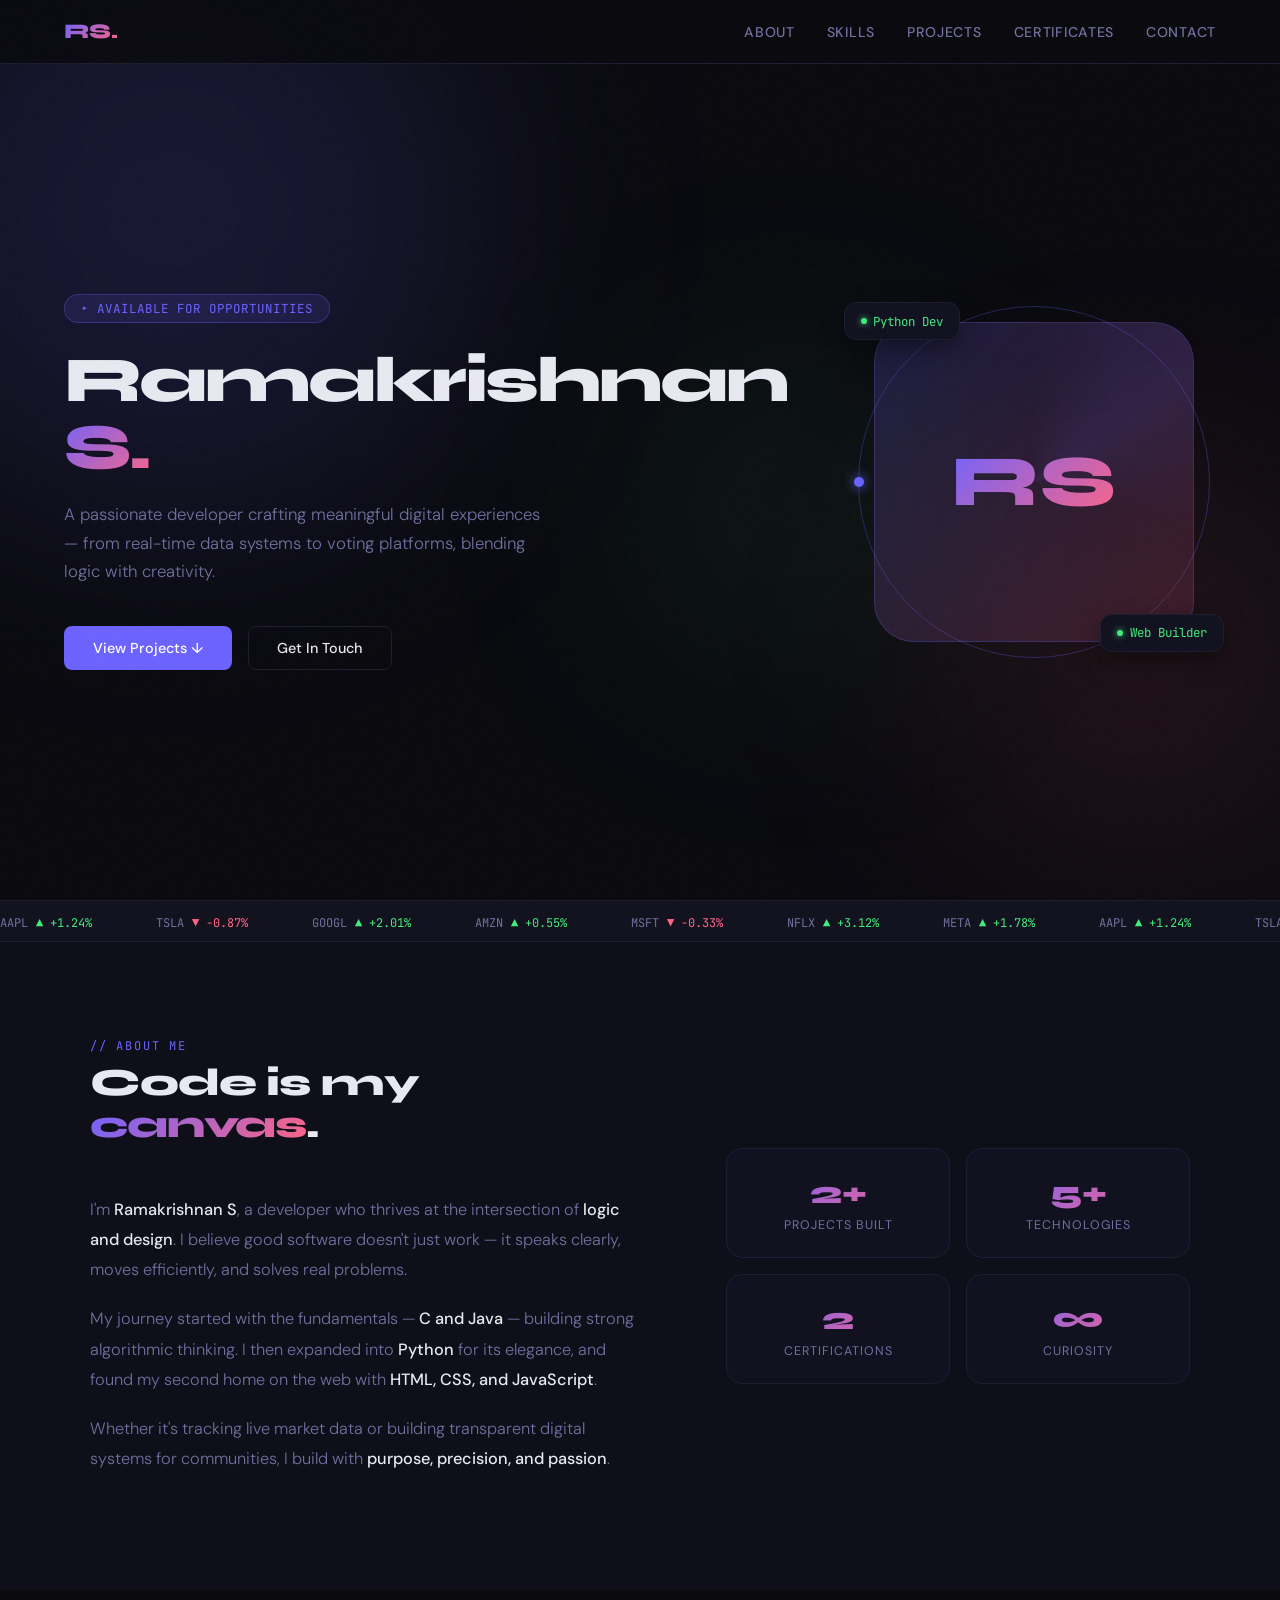
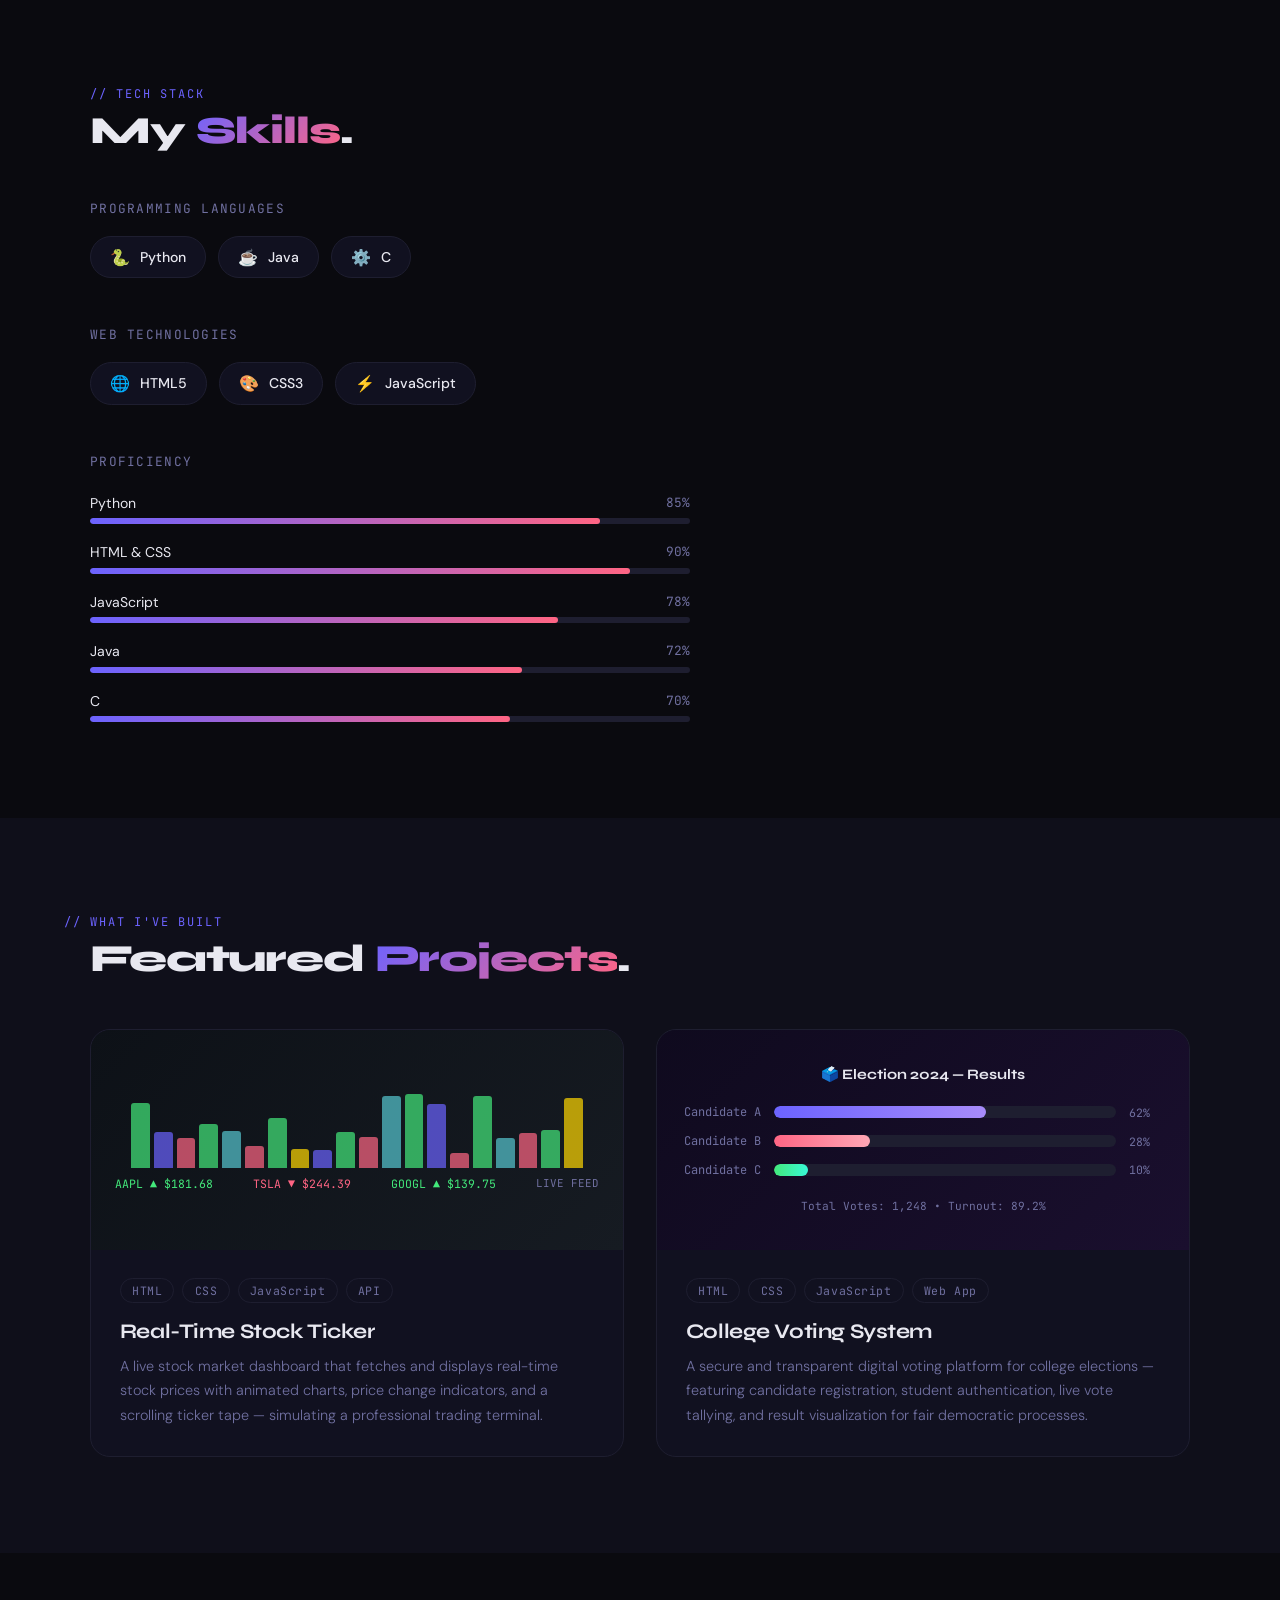
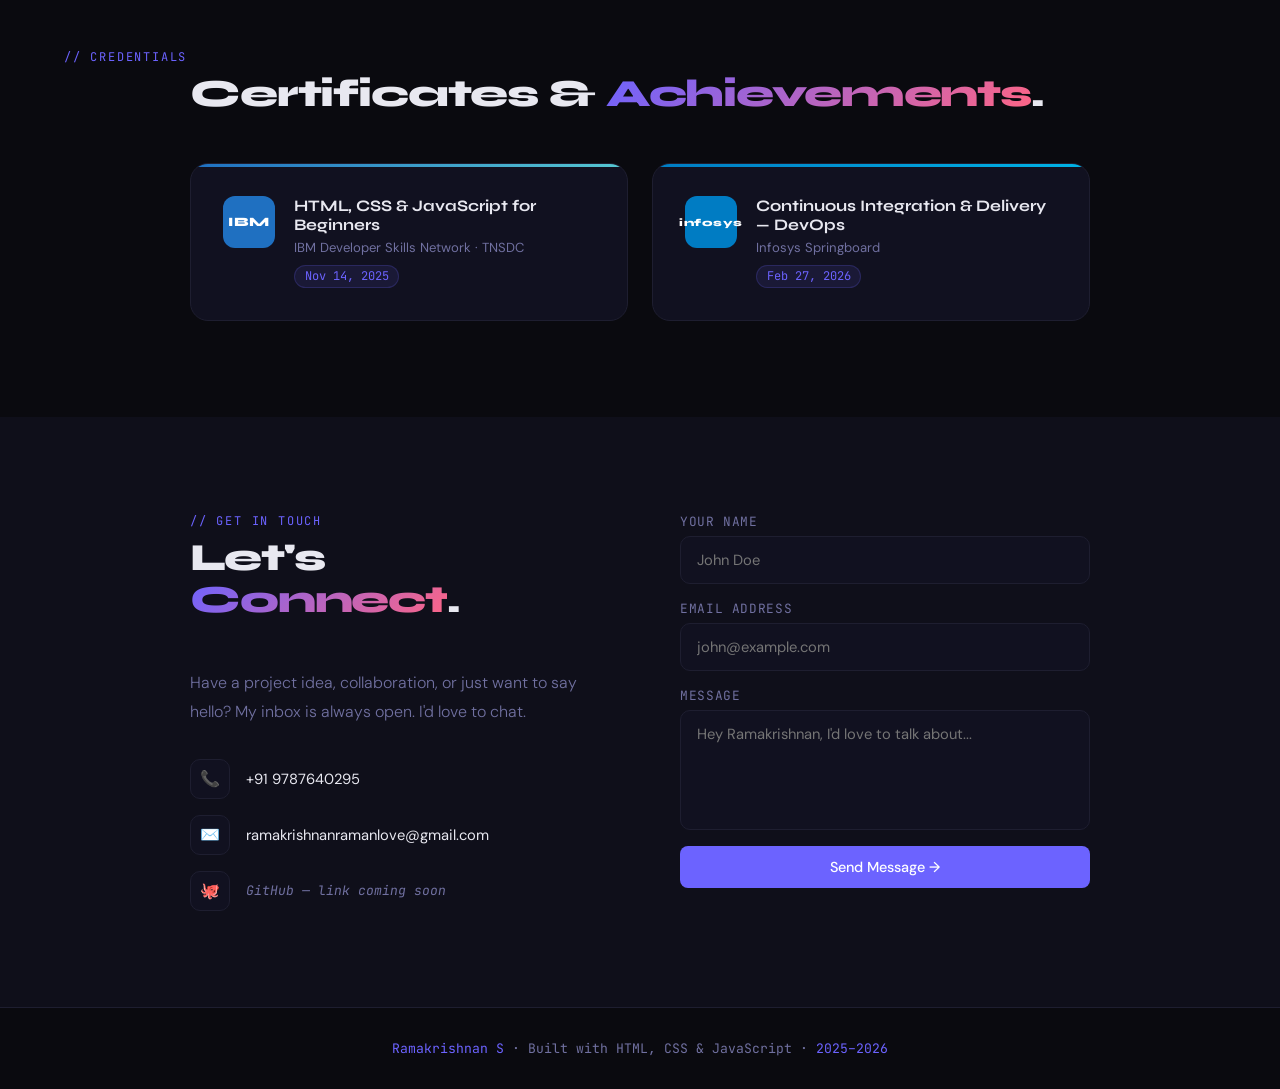
==== commit ecbcbbd8: "Add files via upload" ====
--- a/index.html
+++ b/index.html
@@ -1042,7 +1042,7 @@
           </a>
         </li>
         <li>
-          <a href="" class="contact-item" id="githubLink">
+          <a href="#" class="contact-item" id="githubLink">
             <div class="contact-icon">🐙</div>
             <span class="github-placeholder">GitHub — link coming soon</span>
           </a>
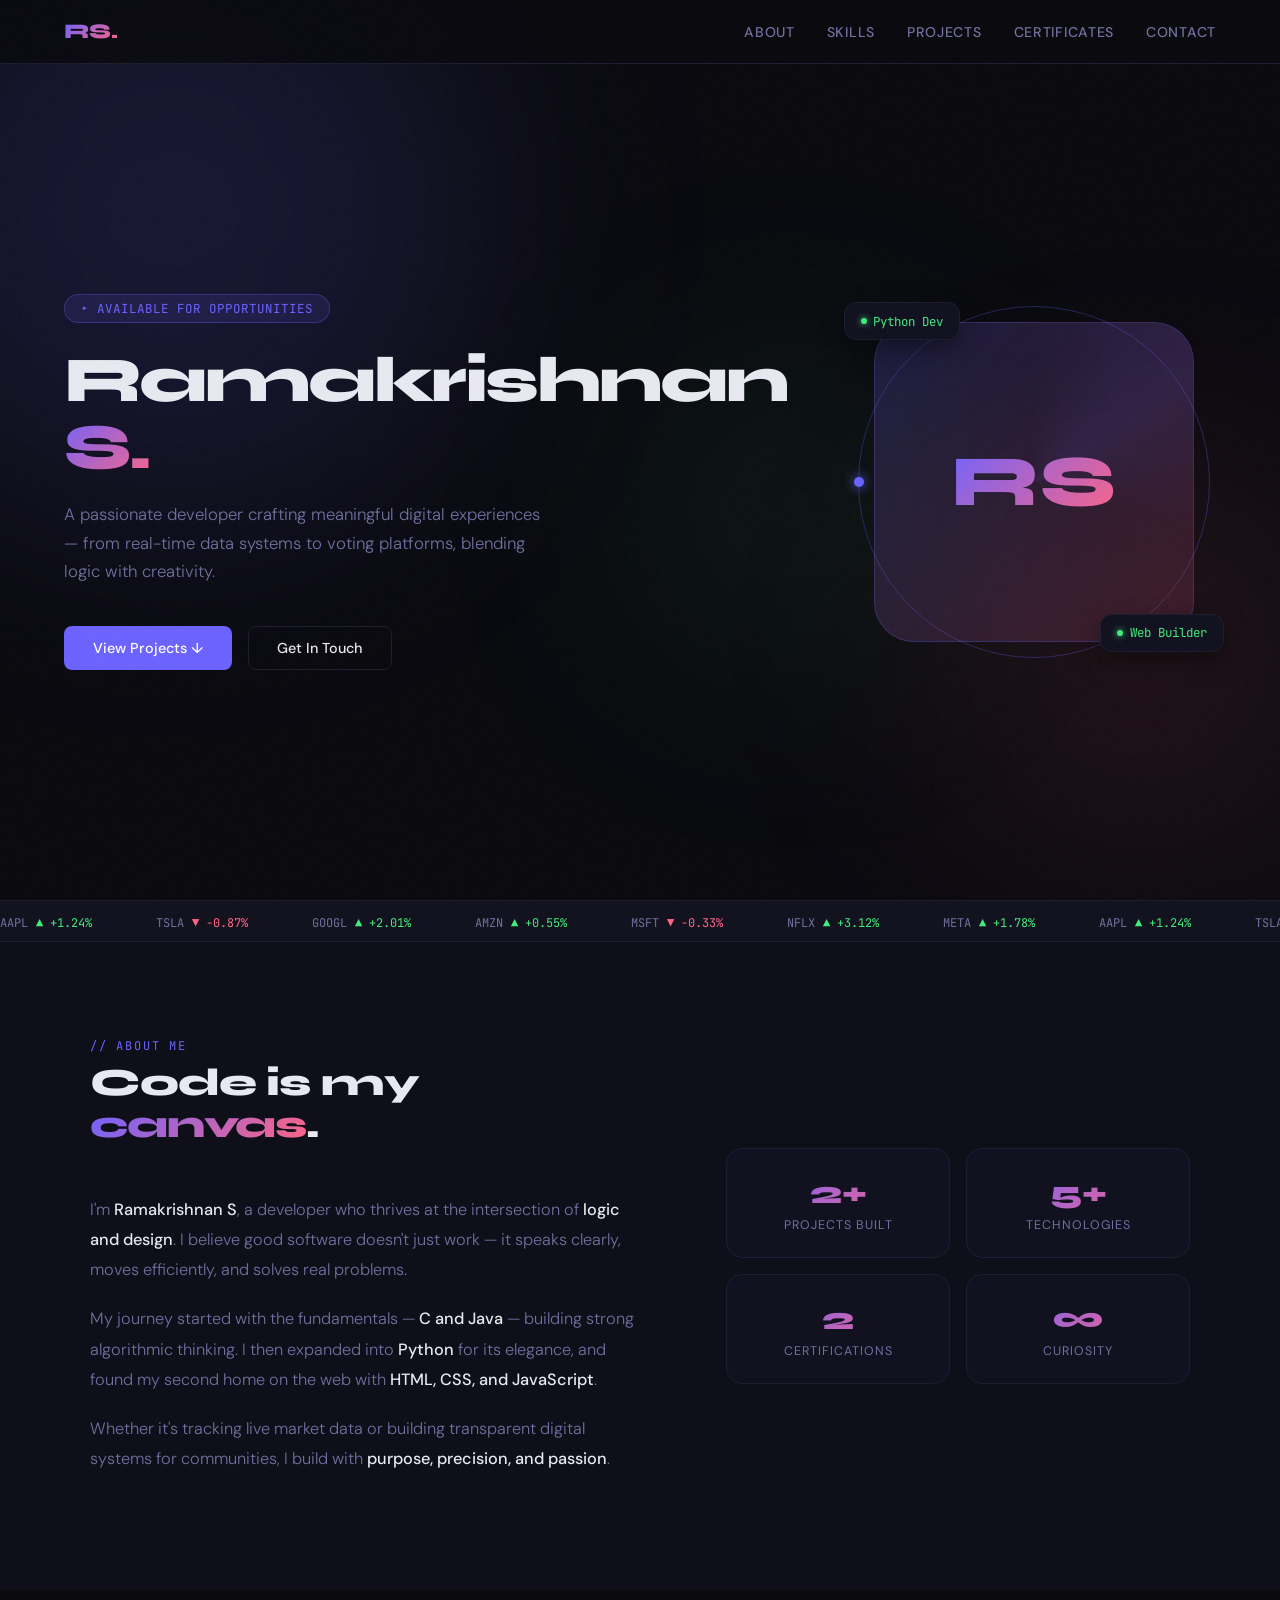
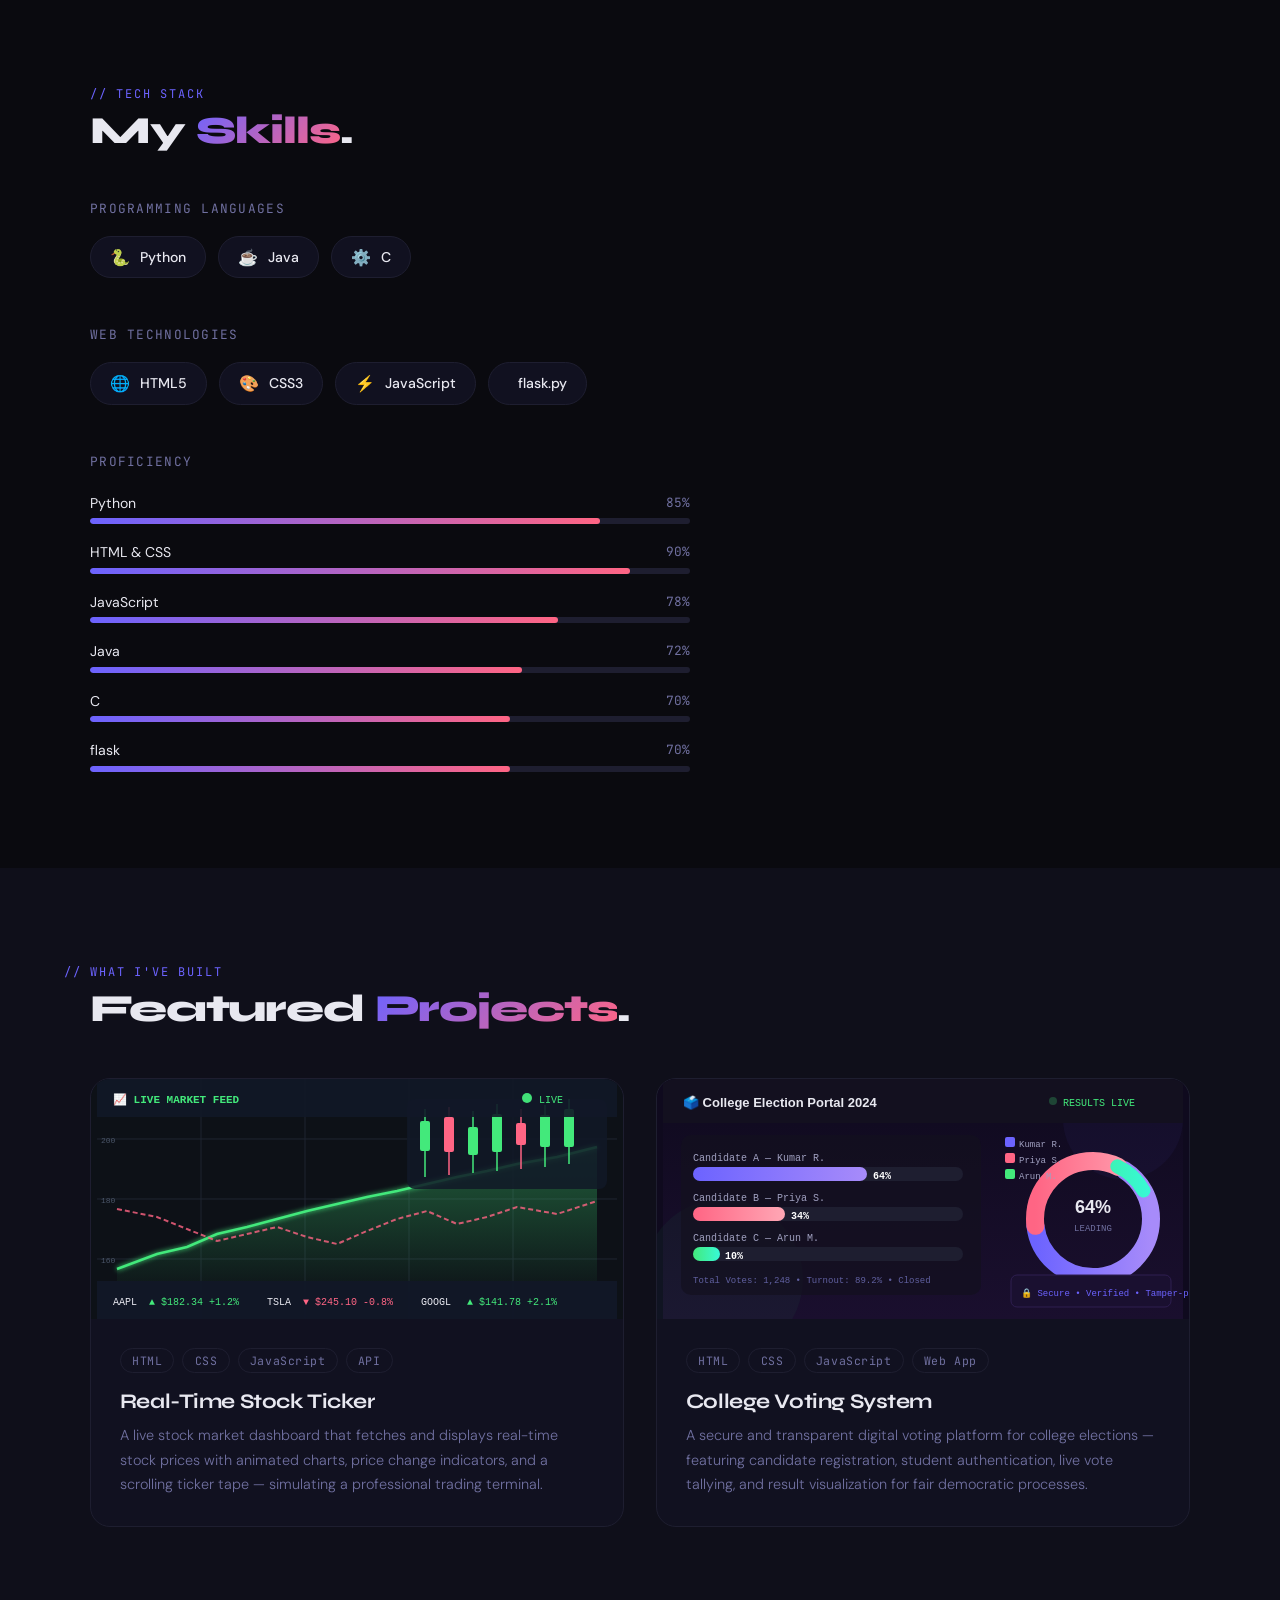
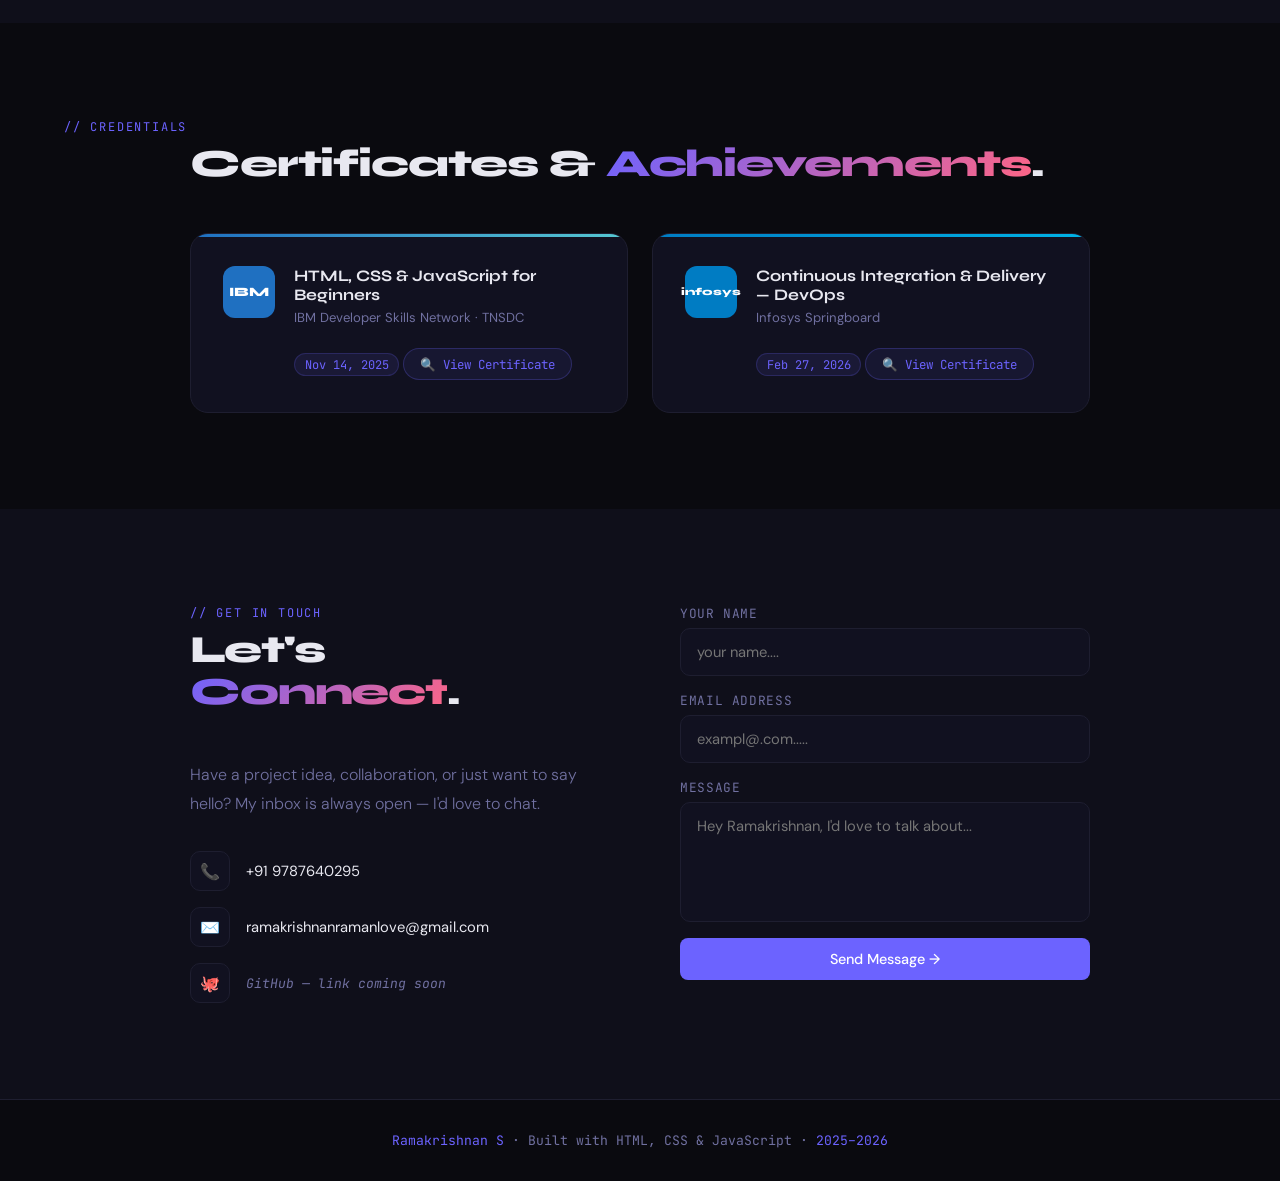
==== commit c7550708: "first commit" ====
--- a/index.html
+++ b/index.html
@@ -1,756 +1,23 @@
 <!DOCTYPE html>
 <html lang="en">
 <head>
-<meta charset="UTF-8">
-<meta name="viewport" content="width=device-width, initial-scale=1.0">
-<title>Ramakrishnan S — Portfolio</title>
-<link href="https://fonts.googleapis.com/css2?family=Syne:wght@400;600;700;800&family=DM+Sans:ital,wght@0,300;0,400;0,500;1,300&family=JetBrains+Mono:wght@400;500&display=swap" rel="stylesheet">
-<style>
-  :root {
-    --bg: #0a0a0f;
-    --bg2: #0f0f1a;
-    --surface: #13131f;
-    --border: #1e1e30;
-    --accent: #6c63ff;
-    --accent2: #ff6584;
-    --accent3: #43e97b;
-    --text: #e8e8f0;
-    --muted: #7070a0;
-    --card: #111120;
-  }
-
-  *, *::before, *::after { box-sizing: border-box; margin: 0; padding: 0; }
-
-  html { scroll-behavior: smooth; }
-
-  body {
-    background: var(--bg);
-    color: var(--text);
-    font-family: 'DM Sans', sans-serif;
-    font-size: 16px;
-    overflow-x: hidden;
-  }
-
-  /* ── NOISE OVERLAY ── */
-  body::before {
-    content: '';
-    position: fixed;
-    inset: 0;
-    background-image: url("data:image/svg+xml,%3Csvg viewBox='0 0 256 256' xmlns='http://www.w3.org/2000/svg'%3E%3Cfilter id='noise'%3E%3CfeTurbulence type='fractalNoise' baseFrequency='0.9' numOctaves='4' stitchTiles='stitch'/%3E%3C/filter%3E%3Crect width='100%25' height='100%25' filter='url(%23noise)' opacity='0.04'/%3E%3C/svg%3E");
-    pointer-events: none;
-    z-index: 9999;
-    opacity: 0.4;
-  }
-
-  /* ── NAV ── */
-  nav {
-    position: fixed;
-    top: 0; left: 0; right: 0;
-    z-index: 100;
-    display: flex;
-    justify-content: space-between;
-    align-items: center;
-    padding: 1.2rem 5%;
-    background: rgba(10,10,15,0.85);
-    backdrop-filter: blur(20px);
-    border-bottom: 1px solid var(--border);
-  }
-
-  .nav-logo {
-    font-family: 'Syne', sans-serif;
-    font-weight: 800;
-    font-size: 1.3rem;
-    background: linear-gradient(135deg, var(--accent), var(--accent2));
-    -webkit-background-clip: text;
-    -webkit-text-fill-color: transparent;
-    letter-spacing: -0.03em;
-  }
-
-  .nav-links { display: flex; gap: 2rem; list-style: none; }
-  .nav-links a {
-    color: var(--muted);
-    text-decoration: none;
-    font-size: 0.88rem;
-    font-weight: 500;
-    letter-spacing: 0.05em;
-    text-transform: uppercase;
-    transition: color 0.2s;
-  }
-  .nav-links a:hover { color: var(--accent); }
-
-  /* ── HERO ── */
-  #hero {
-    min-height: 100vh;
-    display: flex;
-    align-items: center;
-    justify-content: center;
-    padding: 8rem 5% 4rem;
-    position: relative;
-    overflow: hidden;
-  }
-
-  .hero-blob {
-    position: absolute;
-    border-radius: 50%;
-    filter: blur(120px);
-    pointer-events: none;
-  }
-  .blob1 { width: 600px; height: 600px; background: rgba(108,99,255,0.15); top: -10%; left: -10%; }
-  .blob2 { width: 400px; height: 400px; background: rgba(255,101,132,0.1); bottom: 5%; right: -5%; }
-  .blob3 { width: 300px; height: 300px; background: rgba(67,233,123,0.08); top: 40%; left: 50%; }
-
-  .hero-inner {
-    display: grid;
-    grid-template-columns: 1fr 1fr;
-    gap: 4rem;
-    align-items: center;
-    max-width: 1200px;
-    width: 100%;
-    position: relative;
-    z-index: 1;
-  }
-
-  .hero-tag {
-    display: inline-flex;
-    align-items: center;
-    gap: 0.5rem;
-    background: rgba(108,99,255,0.12);
-    border: 1px solid rgba(108,99,255,0.3);
-    border-radius: 100px;
-    padding: 0.3rem 1rem;
-    font-size: 0.78rem;
-    color: var(--accent);
-    letter-spacing: 0.08em;
-    text-transform: uppercase;
-    margin-bottom: 1.5rem;
-    font-family: 'JetBrains Mono', monospace;
-    animation: fadeUp 0.6s ease both;
-  }
-  .hero-tag::before { content: '▸'; }
-
-  h1.hero-name {
-    font-family: 'Syne', sans-serif;
-    font-weight: 800;
-    font-size: clamp(2.8rem, 5vw, 4.5rem);
-    line-height: 1.05;
-    letter-spacing: -0.04em;
-    animation: fadeUp 0.7s 0.1s ease both;
-  }
-
-  h1.hero-name span {
-    background: linear-gradient(135deg, var(--accent), var(--accent2));
-    -webkit-background-clip: text;
-    -webkit-text-fill-color: transparent;
-  }
-
-  .hero-subtitle {
-    margin-top: 1.2rem;
-    font-size: 1.05rem;
-    color: var(--muted);
-    line-height: 1.7;
-    font-weight: 300;
-    max-width: 480px;
-    animation: fadeUp 0.7s 0.2s ease both;
-  }
-
-  .hero-btns {
-    display: flex;
-    gap: 1rem;
-    margin-top: 2.5rem;
-    flex-wrap: wrap;
-    animation: fadeUp 0.7s 0.3s ease both;
-  }
-
-  .btn {
-    display: inline-flex;
-    align-items: center;
-    gap: 0.5rem;
-    padding: 0.75rem 1.8rem;
-    border-radius: 8px;
-    font-size: 0.9rem;
-    font-weight: 500;
-    cursor: pointer;
-    text-decoration: none;
-    transition: all 0.2s;
-    font-family: 'DM Sans', sans-serif;
-  }
-  .btn-primary {
-    background: var(--accent);
-    color: #fff;
-    border: none;
-  }
-  .btn-primary:hover { background: #5a52e0; transform: translateY(-2px); box-shadow: 0 8px 25px rgba(108,99,255,0.35); }
-  .btn-outline {
-    background: transparent;
-    color: var(--text);
-    border: 1px solid var(--border);
-  }
-  .btn-outline:hover { border-color: var(--accent); color: var(--accent); transform: translateY(-2px); }
-
-  /* hero right: avatar/visual */
-  .hero-visual {
-    display: flex;
-    justify-content: center;
-    align-items: center;
-    animation: fadeUp 0.8s 0.2s ease both;
-  }
-
-  .avatar-wrap {
-    position: relative;
-    width: 320px;
-    height: 320px;
-  }
-
-  .avatar-ring {
-    position: absolute;
-    inset: -16px;
-    border-radius: 50%;
-    border: 1px solid rgba(108,99,255,0.3);
-    animation: spin 20s linear infinite;
-  }
-  .avatar-ring::after {
-    content: '';
-    position: absolute;
-    width: 10px;
-    height: 10px;
-    background: var(--accent);
-    border-radius: 50%;
-    top: 50%;
-    left: -5px;
-    transform: translateY(-50%);
-    box-shadow: 0 0 12px var(--accent);
-  }
-
-  .avatar-box {
-    width: 320px;
-    height: 320px;
-    border-radius: 40px;
-    background: linear-gradient(135deg, rgba(108,99,255,0.2), rgba(255,101,132,0.15));
-    border: 1px solid rgba(108,99,255,0.25);
-    display: flex;
-    align-items: center;
-    justify-content: center;
-    font-family: 'Syne', sans-serif;
-    font-size: 5.5rem;
-    font-weight: 800;
-    color: rgba(255,255,255,0.08);
-    position: relative;
-    overflow: hidden;
-  }
-
-  .avatar-box::before {
-    content: '';
-    position: absolute;
-    width: 200%;
-    height: 200%;
-    background: conic-gradient(from 0deg, transparent, rgba(108,99,255,0.1), transparent 30%);
-    animation: spin 8s linear infinite;
-  }
-
-  .avatar-initials {
-    position: relative;
-    z-index: 1;
-    font-family: 'Syne', sans-serif;
-    font-size: 4.5rem;
-    font-weight: 800;
-    background: linear-gradient(135deg, var(--accent), var(--accent2));
-    -webkit-background-clip: text;
-    -webkit-text-fill-color: transparent;
-  }
-
-  .floating-badge {
-    position: absolute;
-    background: var(--card);
-    border: 1px solid var(--border);
-    border-radius: 12px;
-    padding: 0.6rem 1rem;
-    font-size: 0.78rem;
-    font-family: 'JetBrains Mono', monospace;
-    color: var(--accent3);
-    display: flex;
-    align-items: center;
-    gap: 0.4rem;
-    box-shadow: 0 8px 24px rgba(0,0,0,0.4);
-    animation: float 3s ease-in-out infinite;
-  }
-  .badge-tl { top: -20px; left: -30px; animation-delay: 0s; }
-  .badge-br { bottom: -10px; right: -30px; animation-delay: 1.5s; }
-  .badge-dot { width: 6px; height: 6px; border-radius: 50%; background: var(--accent3); box-shadow: 0 0 6px var(--accent3); }
-
-  /* ── SECTIONS ── */
-  section { padding: 6rem 5%; }
-
-  .section-label {
-    font-family: 'JetBrains Mono', monospace;
-    font-size: 0.75rem;
-    color: var(--accent);
-    letter-spacing: 0.15em;
-    text-transform: uppercase;
-    margin-bottom: 0.5rem;
-  }
-
-  .section-title {
-    font-family: 'Syne', sans-serif;
-    font-weight: 800;
-    font-size: clamp(1.8rem, 3vw, 2.8rem);
-    letter-spacing: -0.03em;
-    line-height: 1.1;
-    margin-bottom: 3rem;
-  }
-
-  .section-title span {
-    background: linear-gradient(135deg, var(--accent), var(--accent2));
-    -webkit-background-clip: text;
-    -webkit-text-fill-color: transparent;
-  }
-
-  /* ── ABOUT ── */
-  #about { background: var(--bg2); }
-
-  .about-grid {
-    display: grid;
-    grid-template-columns: 1.2fr 1fr;
-    gap: 5rem;
-    align-items: center;
-    max-width: 1100px;
-    margin: 0 auto;
-  }
-
-  .about-text p {
-    color: var(--muted);
-    line-height: 1.85;
-    font-size: 1.02rem;
-    margin-bottom: 1.2rem;
-    font-weight: 300;
-  }
-  .about-text p strong { color: var(--text); font-weight: 500; }
-
-  .about-stats {
-    display: grid;
-    grid-template-columns: 1fr 1fr;
-    gap: 1rem;
-  }
-
-  .stat-card {
-    background: var(--card);
-    border: 1px solid var(--border);
-    border-radius: 16px;
-    padding: 1.5rem;
-    text-align: center;
-    transition: border-color 0.2s;
-  }
-  .stat-card:hover { border-color: var(--accent); }
-  .stat-number {
-    font-family: 'Syne', sans-serif;
-    font-size: 2rem;
-    font-weight: 800;
-    background: linear-gradient(135deg, var(--accent), var(--accent2));
-    -webkit-background-clip: text;
-    -webkit-text-fill-color: transparent;
-  }
-  .stat-label { font-size: 0.78rem; color: var(--muted); margin-top: 0.3rem; text-transform: uppercase; letter-spacing: 0.08em; }
-
-  /* ── SKILLS ── */
-  #skills { background: var(--bg); }
-
-  .skills-container { max-width: 1100px; margin: 0 auto; }
-
-  .skills-group { margin-bottom: 3rem; }
-  .skills-group-label {
-    font-size: 0.8rem;
-    color: var(--muted);
-    letter-spacing: 0.1em;
-    text-transform: uppercase;
-    font-family: 'JetBrains Mono', monospace;
-    margin-bottom: 1.2rem;
-  }
-
-  .skill-tags { display: flex; flex-wrap: wrap; gap: 0.75rem; }
-
-  .skill-tag {
-    display: flex;
-    align-items: center;
-    gap: 0.6rem;
-    padding: 0.6rem 1.2rem;
-    border-radius: 100px;
-    font-size: 0.88rem;
-    font-weight: 500;
-    border: 1px solid var(--border);
-    background: var(--card);
-    color: var(--text);
-    transition: all 0.2s;
-    cursor: default;
-  }
-  .skill-tag:hover {
-    border-color: var(--accent);
-    background: rgba(108,99,255,0.08);
-    transform: translateY(-2px);
-  }
-  .skill-tag .skill-icon { font-size: 1rem; }
-
-  /* skill bar */
-  .skill-bar-list { display: flex; flex-direction: column; gap: 1.2rem; max-width: 600px; }
-  .skill-bar-item {}
-  .skill-bar-info { display: flex; justify-content: space-between; margin-bottom: 0.4rem; font-size: 0.88rem; }
-  .skill-bar-info span:last-child { color: var(--muted); font-family: 'JetBrains Mono', monospace; font-size: 0.8rem; }
-  .skill-bar-track {
-    height: 6px;
-    background: var(--border);
-    border-radius: 100px;
-    overflow: hidden;
-  }
-  .skill-bar-fill {
-    height: 100%;
-    border-radius: 100px;
-    background: linear-gradient(90deg, var(--accent), var(--accent2));
-    width: 0%;
-    transition: width 1.5s cubic-bezier(0.4, 0, 0.2, 1);
-  }
-
-  /* ── PROJECTS ── */
-  #projects { background: var(--bg2); }
-
-  .projects-grid {
-    display: grid;
-    grid-template-columns: repeat(auto-fit, minmax(480px, 1fr));
-    gap: 2rem;
-    max-width: 1100px;
-    margin: 0 auto;
-  }
-
-  .project-card {
-    background: var(--card);
-    border: 1px solid var(--border);
-    border-radius: 20px;
-    overflow: hidden;
-    transition: all 0.3s;
-    position: relative;
-  }
-  .project-card:hover {
-    border-color: rgba(108,99,255,0.4);
-    transform: translateY(-6px);
-    box-shadow: 0 20px 60px rgba(0,0,0,0.4), 0 0 0 1px rgba(108,99,255,0.1);
-  }
-
-  .project-visual {
-    height: 220px;
-    position: relative;
-    overflow: hidden;
-    display: flex;
-    align-items: center;
-    justify-content: center;
-  }
-
-  /* Stock ticker visual */
-  .visual-stock {
-    background: linear-gradient(135deg, #0d1117, #161b22);
-    width: 100%;
-    height: 100%;
-    display: flex;
-    flex-direction: column;
-    align-items: center;
-    justify-content: center;
-    gap: 0.5rem;
-    padding: 1.5rem;
-    position: relative;
-    overflow: hidden;
-  }
-  .stock-chart {
-    display: flex;
-    align-items: flex-end;
-    gap: 4px;
-    height: 80px;
-    width: 100%;
-    padding: 0 1rem;
-  }
-  .stock-bar {
-    flex: 1;
-    border-radius: 3px 3px 0 0;
-    transition: height 0.5s ease;
-  }
-  .stock-row {
-    display: flex;
-    justify-content: space-between;
-    width: 100%;
-    font-family: 'JetBrains Mono', monospace;
-    font-size: 0.72rem;
-  }
-  .stock-up { color: #43e97b; }
-  .stock-down { color: #ff6584; }
-
-  /* Voting visual */
-  .visual-vote {
-    background: linear-gradient(135deg, #0f0a1e, #1a0f2e);
-    width: 100%;
-    height: 100%;
-    display: flex;
-    flex-direction: column;
-    align-items: center;
-    justify-content: center;
-    gap: 0.8rem;
-    padding: 1.5rem;
-  }
-  .vote-bar-row {
-    display: flex;
-    align-items: center;
-    gap: 0.8rem;
-    width: 100%;
-  }
-  .vote-bar-label { font-size: 0.75rem; color: var(--muted); width: 80px; text-align: right; font-family: 'JetBrains Mono', monospace; }
-  .vote-bar-track { flex: 1; height: 12px; background: var(--border); border-radius: 100px; overflow: hidden; }
-  .vote-bar-fill { height: 100%; border-radius: 100px; }
-  .vote-pct { font-size: 0.72rem; font-family: 'JetBrains Mono', monospace; color: var(--muted); width: 36px; }
-
-  .project-body { padding: 1.8rem; }
-  .project-tags { display: flex; gap: 0.5rem; flex-wrap: wrap; margin-bottom: 1rem; }
-  .project-tag {
-    font-size: 0.72rem;
-    padding: 0.25rem 0.7rem;
-    border-radius: 100px;
-    font-family: 'JetBrains Mono', monospace;
-    border: 1px solid var(--border);
-    color: var(--muted);
-    letter-spacing: 0.05em;
-  }
-  .project-title {
-    font-family: 'Syne', sans-serif;
-    font-size: 1.3rem;
-    font-weight: 700;
-    margin-bottom: 0.6rem;
-    letter-spacing: -0.02em;
-  }
-  .project-desc { color: var(--muted); font-size: 0.9rem; line-height: 1.7; font-weight: 300; }
-
-  /* ── CERTIFICATES ── */
-  #certificates { background: var(--bg); }
-
-  .certs-grid {
-    display: grid;
-    grid-template-columns: repeat(auto-fit, minmax(320px, 1fr));
-    gap: 1.5rem;
-    max-width: 900px;
-    margin: 0 auto;
-  }
-
-  .cert-card {
-    background: var(--card);
-    border: 1px solid var(--border);
-    border-radius: 18px;
-    padding: 2rem;
-    display: flex;
-    align-items: flex-start;
-    gap: 1.2rem;
-    transition: all 0.2s;
-    position: relative;
-    overflow: hidden;
-  }
-  .cert-card::before {
-    content: '';
-    position: absolute;
-    top: 0; left: 0; right: 0;
-    height: 3px;
-  }
-  .cert-card.ibm::before { background: linear-gradient(90deg, #1f70c1, #56c7d1); }
-  .cert-card.infosys::before { background: linear-gradient(90deg, #007cc3, #00b3e6); }
-
-  .cert-card:hover { border-color: rgba(108,99,255,0.3); transform: translateY(-3px); }
-
-  .cert-logo {
-    width: 52px;
-    height: 52px;
-    border-radius: 12px;
-    display: flex;
-    align-items: center;
-    justify-content: center;
-    font-weight: 800;
-    font-family: 'Syne', sans-serif;
-    font-size: 0.75rem;
-    flex-shrink: 0;
-    letter-spacing: 0.05em;
-  }
-  .ibm-logo { background: #1f70c1; color: #fff; font-size: 0.8rem; }
-  .infosys-logo { background: #007cc3; color: #fff; font-size: 0.65rem; }
-
-  .cert-info {}
-  .cert-name { font-family: 'Syne', sans-serif; font-weight: 700; font-size: 1rem; margin-bottom: 0.3rem; }
-  .cert-issuer { font-size: 0.82rem; color: var(--muted); margin-bottom: 0.5rem; }
-  .cert-date {
-    font-size: 0.75rem;
-    color: var(--accent);
-    font-family: 'JetBrains Mono', monospace;
-    background: rgba(108,99,255,0.1);
-    border: 1px solid rgba(108,99,255,0.2);
-    border-radius: 100px;
-    padding: 0.15rem 0.6rem;
-    display: inline-block;
-  }
-
-  /* ── CONTACT ── */
-  #contact { background: var(--bg2); }
-
-  .contact-wrap {
-    max-width: 900px;
-    margin: 0 auto;
-    display: grid;
-    grid-template-columns: 1fr 1fr;
-    gap: 5rem;
-    align-items: start;
-  }
-
-  .contact-info p {
-    color: var(--muted);
-    line-height: 1.8;
-    margin-bottom: 2rem;
-    font-weight: 300;
-  }
-
-  .contact-list { list-style: none; display: flex; flex-direction: column; gap: 1rem; }
-  .contact-item {
-    display: flex;
-    align-items: center;
-    gap: 1rem;
-    color: var(--text);
-    font-size: 0.92rem;
-    text-decoration: none;
-    transition: color 0.2s;
-  }
-  .contact-item:hover { color: var(--accent); }
-  .contact-icon {
-    width: 40px;
-    height: 40px;
-    background: var(--card);
-    border: 1px solid var(--border);
-    border-radius: 10px;
-    display: flex;
-    align-items: center;
-    justify-content: center;
-    font-size: 1rem;
-    flex-shrink: 0;
-    transition: border-color 0.2s;
-  }
-  .contact-item:hover .contact-icon { border-color: var(--accent); }
-
-  .contact-form { display: flex; flex-direction: column; gap: 1rem; }
-  .form-group { display: flex; flex-direction: column; gap: 0.4rem; }
-  .form-group label { font-size: 0.8rem; color: var(--muted); letter-spacing: 0.05em; text-transform: uppercase; font-family: 'JetBrains Mono', monospace; }
-  .form-group input,
-  .form-group textarea {
-    background: var(--card);
-    border: 1px solid var(--border);
-    border-radius: 10px;
-    padding: 0.8rem 1rem;
-    color: var(--text);
-    font-family: 'DM Sans', sans-serif;
-    font-size: 0.92rem;
-    transition: border-color 0.2s;
-    resize: none;
-  }
-  .form-group input:focus,
-  .form-group textarea:focus {
-    outline: none;
-    border-color: var(--accent);
-    box-shadow: 0 0 0 3px rgba(108,99,255,0.1);
-  }
-  .form-group textarea { min-height: 120px; }
-
-  /* ── FOOTER ── */
-  footer {
-    text-align: center;
-    padding: 2rem 5%;
-    border-top: 1px solid var(--border);
-    color: var(--muted);
-    font-size: 0.82rem;
-    font-family: 'JetBrains Mono', monospace;
-  }
-  footer span { color: var(--accent); }
-
-  /* ── SCROLLBAR ── */
-  ::-webkit-scrollbar { width: 6px; }
-  ::-webkit-scrollbar-track { background: var(--bg); }
-  ::-webkit-scrollbar-thumb { background: var(--border); border-radius: 100px; }
-  ::-webkit-scrollbar-thumb:hover { background: var(--accent); }
-
-  /* ── ANIMATIONS ── */
-  @keyframes fadeUp {
-    from { opacity: 0; transform: translateY(24px); }
-    to { opacity: 1; transform: translateY(0); }
-  }
-  @keyframes spin {
-    to { transform: rotate(360deg); }
-  }
-  @keyframes float {
-    0%, 100% { transform: translateY(0); }
-    50% { transform: translateY(-8px); }
-  }
-  @keyframes ticker {
-    from { transform: translateX(0); }
-    to { transform: translateX(-50%); }
-  }
-  @keyframes pulse {
-    0%, 100% { opacity: 1; }
-    50% { opacity: 0.4; }
-  }
-
-  .reveal {
-    opacity: 0;
-    transform: translateY(30px);
-    transition: opacity 0.7s ease, transform 0.7s ease;
-  }
-  .reveal.visible {
-    opacity: 1;
-    transform: translateY(0);
-  }
-
-  /* ── TICKER STRIP ── */
-  .ticker-strip {
-    background: var(--surface);
-    border-top: 1px solid var(--border);
-    border-bottom: 1px solid var(--border);
-    overflow: hidden;
-    padding: 0.6rem 0;
-    white-space: nowrap;
-  }
-  .ticker-inner {
-    display: inline-flex;
-    gap: 4rem;
-    animation: ticker 25s linear infinite;
-    font-family: 'JetBrains Mono', monospace;
-    font-size: 0.75rem;
-    color: var(--muted);
-  }
-  .ticker-item { display: flex; align-items: center; gap: 0.5rem; }
-  .ticker-item .up { color: var(--accent3); }
-  .ticker-item .down { color: var(--accent2); }
-
-  /* ── RESPONSIVE ── */
-  @media (max-width: 900px) {
-    .hero-inner { grid-template-columns: 1fr; text-align: center; }
-    .hero-visual { order: -1; }
-    .avatar-wrap { width: 220px; height: 220px; }
-    .avatar-box { width: 220px; height: 220px; border-radius: 28px; }
-    .about-grid { grid-template-columns: 1fr; gap: 3rem; }
-    .contact-wrap { grid-template-columns: 1fr; gap: 3rem; }
-    .projects-grid { grid-template-columns: 1fr; }
-    .nav-links { display: none; }
-    .hero-btns { justify-content: center; }
-  }
-
-  /* GitHub placeholder */
-  .github-placeholder {
-    display: inline-flex;
-    align-items: center;
-    gap: 0.5rem;
-    color: var(--muted);
-    font-size: 0.82rem;
-    font-family: 'JetBrains Mono', monospace;
-    font-style: italic;
-  }
-
-</style>
+  <meta charset="UTF-8" />
+  <meta name="viewport" content="width=device-width, initial-scale=1.0" />
+  <title>Ramakrishnan S — Portfolio</title>
+
+  <!-- Google Fonts -->
+  <link rel="preconnect" href="https://fonts.googleapis.com" />
+  <link rel="preconnect" href="https://fonts.gstatic.com" crossorigin />
+  <link href="https://fonts.googleapis.com/css2?family=Syne:wght@400;600;700;800&family=DM+Sans:ital,wght@0,300;0,400;0,500;1,300&family=JetBrains+Mono:wght@400;500&display=swap" rel="stylesheet" />
+
+  <!-- Stylesheet -->
+  <link rel="stylesheet" href="style.css" />
 </head>
 <body>
 
-<!-- NAV -->
+<!-- ══════════════════════════════════════════
+     NAVIGATION
+══════════════════════════════════════════ -->
 <nav>
   <div class="nav-logo">RS.</div>
   <ul class="nav-links">
@@ -762,7 +29,9 @@
   </ul>
 </nav>
 
-<!-- HERO -->
+<!-- ══════════════════════════════════════════
+     HERO
+══════════════════════════════════════════ -->
 <section id="hero">
   <div class="hero-blob blob1"></div>
   <div class="hero-blob blob2"></div>
@@ -773,11 +42,12 @@
       <div class="hero-tag">Available for Opportunities</div>
       <h1 class="hero-name">Ramakrishnan<br><span>S.</span></h1>
       <p class="hero-subtitle">
-        A passionate developer crafting meaningful digital experiences — from real-time data systems to voting platforms, blending logic with creativity.
+        A passionate developer crafting meaningful digital experiences —
+        from real-time data systems to voting platforms, blending logic with creativity.
       </p>
       <div class="hero-btns">
         <a href="#projects" class="btn btn-primary">View Projects ↓</a>
-        <a href="#contact" class="btn btn-outline">Get In Touch</a>
+        <a href="#contact"  class="btn btn-outline">Get In Touch</a>
       </div>
     </div>
 
@@ -800,43 +70,46 @@
   </div>
 </section>
 
-<!-- TICKER -->
+<!-- ══════════════════════════════════════════
+     LIVE TICKER STRIP
+══════════════════════════════════════════ -->
 <div class="ticker-strip">
   <div class="ticker-inner">
-    <span class="ticker-item">AAPL <span class="up">▲ +1.24%</span></span>
-    <span class="ticker-item">TSLA <span class="down">▼ -0.87%</span></span>
+    <span class="ticker-item">AAPL  <span class="up">▲ +1.24%</span></span>
+    <span class="ticker-item">TSLA  <span class="down">▼ -0.87%</span></span>
     <span class="ticker-item">GOOGL <span class="up">▲ +2.01%</span></span>
-    <span class="ticker-item">AMZN <span class="up">▲ +0.55%</span></span>
-    <span class="ticker-item">MSFT <span class="down">▼ -0.33%</span></span>
-    <span class="ticker-item">NFLX <span class="up">▲ +3.12%</span></span>
-    <span class="ticker-item">META <span class="up">▲ +1.78%</span></span>
-    <!-- duplicate for seamless loop -->
-    <span class="ticker-item">AAPL <span class="up">▲ +1.24%</span></span>
-    <span class="ticker-item">TSLA <span class="down">▼ -0.87%</span></span>
+    <span class="ticker-item">AMZN  <span class="up">▲ +0.55%</span></span>
+    <span class="ticker-item">MSFT  <span class="down">▼ -0.33%</span></span>
+    <span class="ticker-item">NFLX  <span class="up">▲ +3.12%</span></span>
+    <span class="ticker-item">META  <span class="up">▲ +1.78%</span></span>
+    <span class="ticker-item">AAPL  <span class="up">▲ +1.24%</span></span>
+    <span class="ticker-item">TSLA  <span class="down">▼ -0.87%</span></span>
     <span class="ticker-item">GOOGL <span class="up">▲ +2.01%</span></span>
-    <span class="ticker-item">AMZN <span class="up">▲ +0.55%</span></span>
-    <span class="ticker-item">MSFT <span class="down">▼ -0.33%</span></span>
-    <span class="ticker-item">NFLX <span class="up">▲ +3.12%</span></span>
-    <span class="ticker-item">META <span class="up">▲ +1.78%</span></span>
+    <span class="ticker-item">AMZN  <span class="up">▲ +0.55%</span></span>
+    <span class="ticker-item">MSFT  <span class="down">▼ -0.33%</span></span>
+    <span class="ticker-item">NFLX  <span class="up">▲ +3.12%</span></span>
+    <span class="ticker-item">META  <span class="up">▲ +1.78%</span></span>
   </div>
 </div>
 
-<!-- ABOUT -->
+<!-- ══════════════════════════════════════════
+     ABOUT
+══════════════════════════════════════════ -->
 <section id="about">
   <div class="about-grid reveal">
     <div class="about-text">
       <div class="section-label">// about me</div>
       <h2 class="section-title">Code is my<br><span>canvas</span>.</h2>
-      <p>
-        I'm <strong>Ramakrishnan S</strong>, a developer who thrives at the intersection of <strong>logic and design</strong>. I believe good software doesn't just work — it speaks clearly, moves efficiently, and solves real problems.
-      </p>
-      <p>
-        My journey started with the fundamentals — <strong>C and Java</strong> — building strong algorithmic thinking. I then expanded into <strong>Python</strong> for its elegance, and found my second home on the web with <strong>HTML, CSS, and JavaScript</strong>.
-      </p>
-      <p>
-        Whether it's tracking live market data or building transparent digital systems for communities, I build with <strong>purpose, precision, and passion</strong>.
-      </p>
-    </div>
+      <p>I'm <strong>Ramakrishnan S</strong>, a developer who thrives at the intersection of
+        <strong>logic and design</strong>. I believe good software doesn't just work — it speaks
+        clearly, moves efficiently, and solves real problems.</p>
+      <p>My journey started with the fundamentals — <strong>C and Java</strong> — building strong
+        algorithmic thinking. I then expanded into <strong>Python</strong> for its elegance, and
+        found my second home on the web with <strong>HTML, CSS, and JavaScript</strong>.</p>
+      <p>Whether it's tracking live market data or building transparent digital systems for
+        communities, I build with <strong>purpose, precision, and passion</strong>.</p>
+    </div>
+
     <div class="about-stats">
       <div class="stat-card">
         <div class="stat-number">2+</div>
@@ -858,9 +131,12 @@
   </div>
 </section>
 
-<!-- SKILLS -->
+<!-- ══════════════════════════════════════════
+     SKILLS
+══════════════════════════════════════════ -->
 <section id="skills">
   <div class="skills-container">
+
     <div class="reveal">
       <div class="section-label">// tech stack</div>
       <h2 class="section-title">My <span>Skills</span>.</h2>
@@ -877,24 +153,25 @@
       </div>
 
       <div class="skills-group">
-        <div class="skills-group-label">Web Technologies</div>
+        <div class="skills-group-label">Web Technologies </div>
         <div class="skill-tags">
           <div class="skill-tag"><span class="skill-icon">🌐</span> HTML5</div>
           <div class="skill-tag"><span class="skill-icon">🎨</span> CSS3</div>
           <div class="skill-tag"><span class="skill-icon">⚡</span> JavaScript</div>
-        </div>
-      </div>
-    </div>
-
-    <div class="reveal" style="margin-top: 2rem;">
-      <div class="skills-group-label" style="margin-bottom: 1.5rem;">Proficiency</div>
+          <div class="skill-tag"><span class="skill-icon"></span> flask.py</div>
+        </div>
+      </div>
+    </div>
+
+    <div class="reveal" style="margin-top:2rem;">
+      <div class="skills-group-label" style="margin-bottom:1.5rem;">Proficiency</div>
       <div class="skill-bar-list">
         <div class="skill-bar-item">
           <div class="skill-bar-info"><span>Python</span><span>85%</span></div>
           <div class="skill-bar-track"><div class="skill-bar-fill" data-width="85"></div></div>
         </div>
         <div class="skill-bar-item">
-          <div class="skill-bar-info"><span>HTML & CSS</span><span>90%</span></div>
+          <div class="skill-bar-info"><span>HTML &amp; CSS</span><span>90%</span></div>
           <div class="skill-bar-track"><div class="skill-bar-fill" data-width="90"></div></div>
         </div>
         <div class="skill-bar-item">
@@ -909,32 +186,77 @@
           <div class="skill-bar-info"><span>C</span><span>70%</span></div>
           <div class="skill-bar-track"><div class="skill-bar-fill" data-width="70"></div></div>
         </div>
-      </div>
-    </div>
+        <div class="skill-bar-item">
+          <div class="skill-bar-info"><span>flask</span><span>70%</span></div>
+          <div class="skill-bar-track"><div class="skill-bar-fill" data-width="70"></div></div>
+        </div>
+      </div>
+    </div>
+
   </div>
 </section>
 
-<!-- PROJECTS -->
+<!-- ══════════════════════════════════════════
+     PROJECTS
+══════════════════════════════════════════ -->
 <section id="projects">
   <div class="reveal">
     <div class="section-label">// what i've built</div>
-    <h2 class="section-title" style="max-width: 1100px; margin: 0 auto 3rem;">Featured <span>Projects</span>.</h2>
+    <h2 class="section-title" style="max-width:1100px;margin:0 auto 3rem;">
+      Featured <span>Projects</span>.
+    </h2>
   </div>
 
   <div class="projects-grid">
 
     <!-- Project 1: Real-Time Stock Ticker -->
     <div class="project-card reveal">
-      <div class="project-visual">
-        <div class="visual-stock" id="stockViz">
-          <div class="stock-chart" id="stockBars"></div>
-          <div class="stock-row">
-            <span class="stock-up" id="s1">AAPL ▲ $182.34</span>
-            <span class="stock-down" id="s2">TSLA ▼ $245.10</span>
-            <span class="stock-up" id="s3">GOOGL ▲ $141.78</span>
-            <span id="s4" style="color: #7070a0; font-family: 'JetBrains Mono', monospace; font-size: 0.68rem;">LIVE FEED</span>
-          </div>
-        </div>
+      <div class="project-visual" style="height:240px;background:#0d1117;overflow:hidden;">
+        <svg viewBox="0 0 520 240" xmlns="http://www.w3.org/2000/svg" style="width:100%;height:100%;">
+          <defs>
+            <linearGradient id="gUp" x1="0" y1="0" x2="0" y2="1">
+              <stop offset="0%"   stop-color="#43e97b" stop-opacity="0.35"/>
+              <stop offset="100%" stop-color="#43e97b" stop-opacity="0"/>
+            </linearGradient>
+            <filter id="glow">
+              <feGaussianBlur stdDeviation="2.5" result="blur"/>
+              <feMerge><feMergeNode in="blur"/><feMergeNode in="SourceGraphic"/></feMerge>
+            </filter>
+          </defs>
+          <rect width="520" height="240" fill="#0d1117"/>
+          <line x1="0" y1="60"  x2="520" y2="60"  stroke="#1e2530" stroke-width="1"/>
+          <line x1="0" y1="120" x2="520" y2="120" stroke="#1e2530" stroke-width="1"/>
+          <line x1="0" y1="180" x2="520" y2="180" stroke="#1e2530" stroke-width="1"/>
+          <line x1="104" y1="0" x2="104" y2="240" stroke="#1e2530" stroke-width="1"/>
+          <line x1="208" y1="0" x2="208" y2="240" stroke="#1e2530" stroke-width="1"/>
+          <line x1="312" y1="0" x2="312" y2="240" stroke="#1e2530" stroke-width="1"/>
+          <line x1="416" y1="0" x2="416" y2="240" stroke="#1e2530" stroke-width="1"/>
+          <polygon points="20,190 60,175 90,168 120,155 150,148 180,140 210,132 240,125 270,118 300,112 330,105 360,98 390,92 420,85 460,78 500,68 500,220 20,220" fill="url(#gUp)"/>
+          <polyline points="20,190 60,175 90,168 120,155 150,148 180,140 210,132 240,125 270,118 300,112 330,105 360,98 390,92 420,85 460,78 500,68" fill="none" stroke="#43e97b" stroke-width="2.5" filter="url(#glow)"/>
+          <polyline points="20,130 60,138 90,150 120,162 150,155 180,148 210,158 240,165 270,152 300,140 330,132 360,145 390,138 420,128 460,135 500,122" fill="none" stroke="#ff6584" stroke-width="2" stroke-dasharray="5,3" opacity="0.8"/>
+          <rect x="310" y="20" width="200" height="90" rx="8" fill="#111827" opacity="0.85"/>
+          <line x1="328" y1="30" x2="328" y2="98" stroke="#43e97b" stroke-width="1.5"/><rect x="323" y="42" width="10" height="30" rx="2" fill="#43e97b"/>
+          <line x1="352" y1="28" x2="352" y2="96" stroke="#ff6584" stroke-width="1.5"/><rect x="347" y="38" width="10" height="35" rx="2" fill="#ff6584"/>
+          <line x1="376" y1="32" x2="376" y2="94" stroke="#43e97b" stroke-width="1.5"/><rect x="371" y="48" width="10" height="28" rx="2" fill="#43e97b"/>
+          <line x1="400" y1="25" x2="400" y2="92" stroke="#43e97b" stroke-width="1.5"/><rect x="395" y="35" width="10" height="38" rx="2" fill="#43e97b"/>
+          <line x1="424" y1="30" x2="424" y2="90" stroke="#ff6584" stroke-width="1.5"/><rect x="419" y="44" width="10" height="22" rx="2" fill="#ff6584"/>
+          <line x1="448" y1="26" x2="448" y2="88" stroke="#43e97b" stroke-width="1.5"/><rect x="443" y="36" width="10" height="32" rx="2" fill="#43e97b"/>
+          <line x1="472" y1="20" x2="472" y2="85" stroke="#43e97b" stroke-width="1.5"/><rect x="467" y="30" width="10" height="38" rx="2" fill="#43e97b"/>
+          <rect x="0" y="0" width="520" height="38" fill="#111827" opacity="0.9"/>
+          <text x="16" y="24" font-family="monospace" font-size="11" fill="#43e97b" font-weight="bold">📈 LIVE MARKET FEED</text>
+          <circle cx="430" cy="19" r="5" fill="#43e97b"><animate attributeName="opacity" values="1;0.2;1" dur="1.4s" repeatCount="indefinite"/></circle>
+          <text x="442" y="24" font-family="monospace" font-size="10" fill="#43e97b">LIVE</text>
+          <rect x="0" y="202" width="520" height="38" fill="#111827" opacity="0.95"/>
+          <text x="16"  y="226" font-family="monospace" font-size="10" fill="#e8e8f0">AAPL</text>
+          <text x="52"  y="226" font-family="monospace" font-size="10" fill="#43e97b">▲ $182.34 +1.2%</text>
+          <text x="170" y="226" font-family="monospace" font-size="10" fill="#e8e8f0">TSLA</text>
+          <text x="206" y="226" font-family="monospace" font-size="10" fill="#ff6584">▼ $245.10 -0.8%</text>
+          <text x="324" y="226" font-family="monospace" font-size="10" fill="#e8e8f0">GOOGL</text>
+          <text x="370" y="226" font-family="monospace" font-size="10" fill="#43e97b">▲ $141.78 +2.1%</text>
+          <text x="4" y="64"  font-family="monospace" font-size="8" fill="#4a5568">200</text>
+          <text x="4" y="124" font-family="monospace" font-size="8" fill="#4a5568">180</text>
+          <text x="4" y="184" font-family="monospace" font-size="8" fill="#4a5568">160</text>
+        </svg>
       </div>
       <div class="project-body">
         <div class="project-tags">
@@ -945,33 +267,59 @@
         </div>
         <div class="project-title">Real-Time Stock Ticker</div>
         <p class="project-desc">
-          A live stock market dashboard that fetches and displays real-time stock prices with animated charts, price change indicators, and a scrolling ticker tape — simulating a professional trading terminal.
+          A live stock market dashboard that fetches and displays real-time stock prices with
+          animated charts, price change indicators, and a scrolling ticker tape — simulating
+          a professional trading terminal.
         </p>
       </div>
     </div>
 
     <!-- Project 2: College Voting System -->
     <div class="project-card reveal">
-      <div class="project-visual">
-        <div class="visual-vote">
-          <div style="font-family: 'Syne', sans-serif; font-size: 0.9rem; font-weight: 700; color: var(--text); margin-bottom: 0.5rem;">🗳️ Election 2024 — Results</div>
-          <div class="vote-bar-row">
-            <span class="vote-bar-label">Candidate A</span>
-            <div class="vote-bar-track"><div class="vote-bar-fill" style="width: 62%; background: linear-gradient(90deg, #6c63ff, #a78bfa);"></div></div>
-            <span class="vote-pct">62%</span>
-          </div>
-          <div class="vote-bar-row">
-            <span class="vote-bar-label">Candidate B</span>
-            <div class="vote-bar-track"><div class="vote-bar-fill" style="width: 28%; background: linear-gradient(90deg, #ff6584, #ffa7b5);"></div></div>
-            <span class="vote-pct">28%</span>
-          </div>
-          <div class="vote-bar-row">
-            <span class="vote-bar-label">Candidate C</span>
-            <div class="vote-bar-track"><div class="vote-bar-fill" style="width: 10%; background: linear-gradient(90deg, #43e97b, #38f9d7);"></div></div>
-            <span class="vote-pct">10%</span>
-          </div>
-          <div style="font-size: 0.7rem; color: var(--muted); font-family: 'JetBrains Mono', monospace; margin-top: 0.5rem;">Total Votes: 1,248 • Turnout: 89.2%</div>
-        </div>
+      <div class="project-visual" style="height:240px;background:#0f0a1e;overflow:hidden;">
+        <svg viewBox="0 0 520 240" xmlns="http://www.w3.org/2000/svg" style="width:100%;height:100%;">
+          <defs>
+            <linearGradient id="vg1" x1="0" y1="0" x2="1" y2="0"><stop offset="0%" stop-color="#6c63ff"/><stop offset="100%" stop-color="#a78bfa"/></linearGradient>
+            <linearGradient id="vg2" x1="0" y1="0" x2="1" y2="0"><stop offset="0%" stop-color="#ff6584"/><stop offset="100%" stop-color="#ffa7b5"/></linearGradient>
+            <linearGradient id="vg3" x1="0" y1="0" x2="1" y2="0"><stop offset="0%" stop-color="#43e97b"/><stop offset="100%" stop-color="#38f9d7"/></linearGradient>
+            <linearGradient id="bgv" x1="0" y1="0" x2="0" y2="1"><stop offset="0%" stop-color="#0f0a1e"/><stop offset="100%" stop-color="#1a0f2e"/></linearGradient>
+          </defs>
+          <rect width="520" height="240" fill="url(#bgv)"/>
+          <circle cx="460" cy="40"  r="60" fill="#6c63ff" opacity="0.05"/>
+          <circle cx="60"  cy="200" r="80" fill="#43e97b" opacity="0.04"/>
+          <rect x="0" y="0" width="520" height="44" fill="#13101f" opacity="0.95"/>
+          <text x="20" y="28" font-family="sans-serif" font-size="13" fill="#e8e8f0" font-weight="bold">🗳️  College Election Portal 2024</text>
+          <circle cx="390" cy="22" r="4" fill="#43e97b"><animate attributeName="opacity" values="1;0.2;1" dur="1.2s" repeatCount="indefinite"/></circle>
+          <text x="400" y="27" font-family="monospace" font-size="10" fill="#43e97b">RESULTS LIVE</text>
+          <rect x="18" y="56" width="300" height="160" rx="10" fill="#13101f" opacity="0.7"/>
+          <text x="30" y="82"  font-family="monospace" font-size="10" fill="#a0a0c0">Candidate A — Kumar R.</text>
+          <rect x="30" y="88"  width="270" height="14" rx="7" fill="#1e1e30"/>
+          <rect x="30" y="88"  width="174" height="14" rx="7" fill="url(#vg1)"/>
+          <text x="210" y="100" font-family="monospace" font-size="10" fill="#fff" font-weight="bold">64%</text>
+          <text x="30" y="122" font-family="monospace" font-size="10" fill="#a0a0c0">Candidate B — Priya S.</text>
+          <rect x="30" y="128" width="270" height="14" rx="7" fill="#1e1e30"/>
+          <rect x="30" y="128" width="92"  height="14" rx="7" fill="url(#vg2)"/>
+          <text x="128" y="140" font-family="monospace" font-size="10" fill="#fff" font-weight="bold">34%</text>
+          <text x="30" y="162" font-family="monospace" font-size="10" fill="#a0a0c0">Candidate C — Arun M.</text>
+          <rect x="30" y="168" width="270" height="14" rx="7" fill="#1e1e30"/>
+          <rect x="30" y="168" width="27"  height="14" rx="7" fill="url(#vg3)"/>
+          <text x="62" y="180" font-family="monospace" font-size="10" fill="#fff" font-weight="bold">10%</text>
+          <text x="30" y="204" font-family="monospace" font-size="9" fill="#6060a0">Total Votes: 1,248  •  Turnout: 89.2%  •  Closed</text>
+          <circle cx="430" cy="140" r="58" fill="none" stroke="#1e1e30"    stroke-width="18"/>
+          <circle cx="430" cy="140" r="58" fill="none" stroke="url(#vg1)"  stroke-width="18" stroke-dasharray="233 131" stroke-dashoffset="58"   stroke-linecap="round"/>
+          <circle cx="430" cy="140" r="58" fill="none" stroke="url(#vg2)"  stroke-width="18" stroke-dasharray="124 240" stroke-dashoffset="-175"  stroke-linecap="round"/>
+          <circle cx="430" cy="140" r="58" fill="none" stroke="url(#vg3)"  stroke-width="14" stroke-dasharray="36 328"  stroke-dashoffset="-298"  stroke-linecap="round"/>
+          <text x="430" y="134" text-anchor="middle" font-family="sans-serif" font-size="18" fill="#e8e8f0" font-weight="bold">64%</text>
+          <text x="430" y="152" text-anchor="middle" font-family="monospace" font-size="9"   fill="#7070a0">LEADING</text>
+          <rect x="342" y="58"  width="10" height="10" rx="2" fill="#6c63ff"/>
+          <text x="356" y="68"  font-family="monospace" font-size="9" fill="#a0a0c0">Kumar R.</text>
+          <rect x="342" y="74"  width="10" height="10" rx="2" fill="#ff6584"/>
+          <text x="356" y="84"  font-family="monospace" font-size="9" fill="#a0a0c0">Priya S.</text>
+          <rect x="342" y="90"  width="10" height="10" rx="2" fill="#43e97b"/>
+          <text x="356" y="100" font-family="monospace" font-size="9" fill="#a0a0c0">Arun M.</text>
+          <rect x="348" y="196" width="160" height="32" rx="6" fill="#1a1030" stroke="#2e1e50" stroke-width="1"/>
+          <text x="358" y="217" font-family="monospace" font-size="9" fill="#6c63ff">🔒 Secure • Verified • Tamper-proof</text>
+        </svg>
       </div>
       <div class="project-body">
         <div class="project-tags">
@@ -982,7 +330,9 @@
         </div>
         <div class="project-title">College Voting System</div>
         <p class="project-desc">
-          A secure and transparent digital voting platform for college elections — featuring candidate registration, student authentication, live vote tallying, and result visualization for fair democratic processes.
+          A secure and transparent digital voting platform for college elections — featuring
+          candidate registration, student authentication, live vote tallying, and result
+          visualization for fair democratic processes.
         </p>
       </div>
     </div>
@@ -990,21 +340,25 @@
   </div>
 </section>
 
-<!-- CERTIFICATES -->
+<!-- ══════════════════════════════════════════
+     CERTIFICATES
+══════════════════════════════════════════ -->
 <section id="certificates">
   <div class="reveal">
     <div class="section-label">// credentials</div>
-    <h2 class="section-title" style="max-width: 900px; margin: 0 auto 3rem;">Certificates &amp; <span>Achievements</span>.</h2>
+    <h2 class="section-title" style="max-width:900px;margin:0 auto 3rem;">
+      Certificates &amp; <span>Achievements</span>.
+    </h2>
   </div>
 
   <div class="certs-grid">
-
     <div class="cert-card ibm reveal">
       <div class="cert-logo ibm-logo">IBM</div>
       <div class="cert-info">
         <div class="cert-name">HTML, CSS &amp; JavaScript for Beginners</div>
         <div class="cert-issuer">IBM Developer Skills Network · TNSDC</div>
         <div class="cert-date">Nov 14, 2025</div>
+        <button class="cert-view-btn" onclick="openCert('ibm')">🔍 View Certificate</button>
       </div>
     </div>
 
@@ -1014,23 +368,26 @@
         <div class="cert-name">Continuous Integration &amp; Delivery — DevOps</div>
         <div class="cert-issuer">Infosys Springboard</div>
         <div class="cert-date">Feb 27, 2026</div>
-      </div>
-    </div>
-
+        <button class="cert-view-btn" onclick="openCert('infosys')">🔍 View Certificate</button>
+      </div>
+    </div>
   </div>
 </section>
 
-<!-- CONTACT -->
+<!-- ══════════════════════════════════════════
+     CONTACT
+══════════════════════════════════════════ -->
 <section id="contact">
-  <div class="contact-wrap reveal">
-    <div class="contact-info">
+  <div class="contact-wrap">
+
+    <div class="contact-info reveal">
       <div class="section-label">// get in touch</div>
       <h2 class="section-title">Let's <span>Connect</span>.</h2>
-      <p>Have a project idea, collaboration, or just want to say hello? My inbox is always open. I'd love to chat.</p>
-
+      <p>Have a project idea, collaboration, or just want to say hello?
+         My inbox is always open — I'd love to chat.</p>
       <ul class="contact-list">
         <li>
-          <a href="tel:9787640295" class="contact-item">
+          <a href="tel:+919787640295" class="contact-item">
             <div class="contact-icon">📞</div>
             <span>+91 9787640295</span>
           </a>
@@ -1052,87 +409,132 @@
 
     <div class="contact-form reveal">
       <div class="form-group">
-        <label>Your Name</label>
-        <input type="text" placeholder="John Doe">
+        <label for="contactName">Your Name</label>
+        <input id="contactName" type="text" placeholder="your name...." />
       </div>
       <div class="form-group">
-        <label>Email Address</label>
-        <input type="email" placeholder="john@example.com">
+        <label for="contactEmail">Email Address</label>
+        <input id="contactEmail" type="email" placeholder="exampl@.com....." />
       </div>
       <div class="form-group">
-        <label>Message</label>
-        <textarea placeholder="Hey Ramakrishnan, I'd love to talk about..."></textarea>
-      </div>
-      <button class="btn btn-primary" onclick="handleSend()" style="width: 100%; justify-content: center;">Send Message →</button>
-    </div>
+        <label for="contactMessage">Message</label>
+        <textarea id="contactMessage" placeholder="Hey Ramakrishnan, I'd love to talk about..."></textarea>
+      </div>
+      <button class="btn btn-primary" onclick="handleSend()"
+              style="width:100%;justify-content:center;">
+        Send Message →
+      </button>
+    </div>
+
   </div>
 </section>
 
-<!-- FOOTER -->
+<!-- ══════════════════════════════════════════
+     FOOTER
+══════════════════════════════════════════ -->
 <footer>
   <span>Ramakrishnan S</span> · Built with HTML, CSS &amp; JavaScript · <span>2025–2026</span>
 </footer>
 
-<script>
-  // ── Reveal on scroll ──
-  const reveals = document.querySelectorAll('.reveal');
-  const observer = new IntersectionObserver((entries) => {
-    entries.forEach((entry, i) => {
-      if (entry.isIntersecting) {
-        setTimeout(() => entry.target.classList.add('visible'), i * 80);
-        observer.unobserve(entry.target);
-      }
-    });
-  }, { threshold: 0.1 });
-  reveals.forEach(el => observer.observe(el));
-
-  // ── Skill bars ──
-  const barObserver = new IntersectionObserver((entries) => {
-    entries.forEach(entry => {
-      if (entry.isIntersecting) {
-        document.querySelectorAll('.skill-bar-fill').forEach(bar => {
-          bar.style.width = bar.dataset.width + '%';
-        });
-        barObserver.disconnect();
-      }
-    });
-  }, { threshold: 0.3 });
-  const barSection = document.querySelector('.skill-bar-list');
-  if (barSection) barObserver.observe(barSection);
-
-  // ── Animated stock bars ──
-  function buildStockBars() {
-    const container = document.getElementById('stockBars');
-    if (!container) return;
-    container.innerHTML = '';
-    const colors = ['#43e97b','#6c63ff','#ff6584','#43e97b','#56c7d1','#ff6584','#43e97b','#ffd700','#6c63ff','#43e97b','#ff6584','#56c7d1'];
-    for (let i = 0; i < 20; i++) {
-      const bar = document.createElement('div');
-      const h = Math.random() * 60 + 15;
-      bar.className = 'stock-bar';
-      bar.style.height = h + 'px';
-      bar.style.background = colors[i % colors.length];
-      bar.style.opacity = '0.7';
-      container.appendChild(bar);
-    }
-  }
-  buildStockBars();
-  setInterval(() => {
-    document.querySelectorAll('.stock-bar').forEach(bar => {
-      bar.style.height = (Math.random() * 60 + 15) + 'px';
-      bar.style.transition = 'height 0.8s ease';
-    });
-    const ups = ['+0.82%', '+1.24%', '+2.01%', '+0.55%'];
-    const downs = ['-0.33%', '-0.87%', '-1.12%'];
-    document.getElementById('s1').textContent = 'AAPL ▲ $' + (180 + Math.random()*5).toFixed(2);
-    document.getElementById('s2').textContent = 'TSLA ▼ $' + (240 + Math.random()*10).toFixed(2);
-    document.getElementById('s3').textContent = 'GOOGL ▲ $' + (139 + Math.random()*5).toFixed(2);
-  }, 2000);
-
-  // ── Contact form ──
-  function handleSend() {
-    alert('Thanks for reaching out! Ramakrishnan will get back to you soon. 🚀');
-  }
-</script>
+<!-- ══════════════════════════════════════════
+     CERTIFICATE MODAL
+══════════════════════════════════════════ -->
+<div class="cert-modal-overlay" id="certModal" onclick="handleOverlayClick(event)">
+  <div class="cert-modal">
+
+    <div class="cert-modal-header">
+      <div class="cert-modal-title">
+        <span id="modalTitle">Certificate</span>
+        <span class="cert-modal-badge" id="modalBadge">Verified</span>
+      </div>
+      <div class="cert-modal-close" onclick="closeCert()">✕</div>
+    </div>
+
+    <div class="cert-modal-body">
+
+      <!-- IBM -->
+      <div id="cert-ibm" class="cert-content">
+        <div class="cert-preview-card">
+          <div class="cert-preview-icon">🏅</div>
+          <div class="cert-preview-name">HTML, CSS &amp; JavaScript for Beginners</div>
+          <div class="cert-preview-meta">
+            Issued by IBM Developer Skills Network via TamilNadu Skills Development Corporation
+          </div>
+          <div class="cert-preview-detail">
+            <div class="cert-detail-item">
+              <div class="cert-detail-label">Recipient</div>
+              <div class="cert-detail-value">S. Ramakrishnan</div>
+            </div>
+            <div class="cert-detail-item">
+              <div class="cert-detail-label">Course ID</div>
+              <div class="cert-detail-value">WD0102EN</div>
+            </div>
+            <div class="cert-detail-item">
+              <div class="cert-detail-label">Issued On</div>
+              <div class="cert-detail-value">November 14, 2025</div>
+            </div>
+            <div class="cert-detail-item">
+              <div class="cert-detail-label">Signed By</div>
+              <div class="cert-detail-value">Jagadisha Bhat, IBM India</div>
+            </div>
+          </div>
+        </div>
+        <div class="cert-modal-actions">
+          <a href="https://courses.tnsdc.skillsnetwork.site/certificates/8c993049a6e34861b558452d6d323648"
+             target="_blank" rel="noopener noreferrer"
+             class="btn btn-primary" style="font-size:0.85rem;padding:0.6rem 1.4rem;">
+            🔗 Verify Online
+          </a>
+          <a href="raman (1).jpg" target="_blank"
+             class="btn btn-outline" style="font-size:0.85rem;padding:0.6rem 1.4rem;">
+            📄 Open PDF
+          </a>
+        </div>
+      </div>
+
+      <!-- Infosys -->
+      <div id="cert-infosys" class="cert-content">
+        <div class="cert-preview-card">
+          <div class="cert-preview-icon">🏅</div>
+          <div class="cert-preview-name">Continuous Integration &amp; Delivery — DevOps</div>
+          <div class="cert-preview-meta">Course Completion Certificate issued by Infosys Springboard</div>
+          <div class="cert-preview-detail">
+            <div class="cert-detail-item">
+              <div class="cert-detail-label">Recipient</div>
+              <div class="cert-detail-value">Ramakrishnan S</div>
+            </div>
+            <div class="cert-detail-item">
+              <div class="cert-detail-label">Platform</div>
+              <div class="cert-detail-value">Infosys Springboard</div>
+            </div>
+            <div class="cert-detail-item">
+              <div class="cert-detail-label">Issued On</div>
+              <div class="cert-detail-value">February 27, 2026</div>
+            </div>
+            <div class="cert-detail-item">
+              <div class="cert-detail-label">Signed By</div>
+              <div class="cert-detail-value">Satheesha B. Nanjappa</div>
+            </div>
+          </div>
+        </div>
+        <div class="cert-modal-actions">
+          <a href="https://verify.onwingspan.com" target="_blank" rel="noopener noreferrer"
+             class="btn btn-primary" style="font-size:0.85rem;padding:0.6rem 1.4rem;">
+            🔗 Verify Online
+          </a>
+          <a href="raman (2).jpg" target="_blank"
+             class="btn btn-outline" style="font-size:0.85rem;padding:0.6rem 1.4rem;">
+            📄 Open PDF
+          </a>
+        </div>
+      </div>
+
+    </div>
+  </div>
+</div>
+
+<!-- Scripts -->
+<script src="script.js"></script>
+
 </body>
 </html>
--- a/style.css
+++ b/style.css
@@ -0,0 +1,1018 @@
+/* ══════════════════════════════════════════
+   Ramakrishnan S — Portfolio Stylesheet
+   style.css
+══════════════════════════════════════════ */
+
+/* ── CSS VARIABLES ── */
+:root {
+  --bg: #0a0a0f;
+  --bg2: #0f0f1a;
+  --surface: #13131f;
+  --border: #1e1e30;
+  --accent: #6c63ff;
+  --accent2: #ff6584;
+  --accent3: #43e97b;
+  --text: #e8e8f0;
+  --muted: #7070a0;
+  --card: #111120;
+}
+
+/* ── RESET ── */
+*, *::before, *::after {
+  box-sizing: border-box;
+  margin: 0;
+  padding: 0;
+}
+
+html { scroll-behavior: smooth; }
+
+body {
+  background: var(--bg);
+  color: var(--text);
+  font-family: 'DM Sans', sans-serif;
+  font-size: 16px;
+  overflow-x: hidden;
+}
+
+/* ── NOISE OVERLAY ── */
+body::before {
+  content: '';
+  position: fixed;
+  inset: 0;
+  background-image: url("data:image/svg+xml,%3Csvg viewBox='0 0 256 256' xmlns='http://www.w3.org/2000/svg'%3E%3Cfilter id='noise'%3E%3CfeTurbulence type='fractalNoise' baseFrequency='0.9' numOctaves='4' stitchTiles='stitch'/%3E%3C/filter%3E%3Crect width='100%25' height='100%25' filter='url(%23noise)' opacity='0.04'/%3E%3C/svg%3E");
+  pointer-events: none;
+  z-index: 9999;
+  opacity: 0.4;
+}
+
+/* ══════════════════════════════════════════
+   NAV
+══════════════════════════════════════════ */
+nav {
+  position: fixed;
+  top: 0; left: 0; right: 0;
+  z-index: 100;
+  display: flex;
+  justify-content: space-between;
+  align-items: center;
+  padding: 1.2rem 5%;
+  background: rgba(10, 10, 15, 0.85);
+  backdrop-filter: blur(20px);
+  border-bottom: 1px solid var(--border);
+}
+
+.nav-logo {
+  font-family: 'Syne', sans-serif;
+  font-weight: 800;
+  font-size: 1.3rem;
+  background: linear-gradient(135deg, var(--accent), var(--accent2));
+  -webkit-background-clip: text;
+  -webkit-text-fill-color: transparent;
+  letter-spacing: -0.03em;
+}
+
+.nav-links {
+  display: flex;
+  gap: 2rem;
+  list-style: none;
+}
+
+.nav-links a {
+  color: var(--muted);
+  text-decoration: none;
+  font-size: 0.88rem;
+  font-weight: 500;
+  letter-spacing: 0.05em;
+  text-transform: uppercase;
+  transition: color 0.2s;
+}
+
+.nav-links a:hover { color: var(--accent); }
+
+/* ══════════════════════════════════════════
+   HERO
+══════════════════════════════════════════ */
+#hero {
+  min-height: 100vh;
+  display: flex;
+  align-items: center;
+  justify-content: center;
+  padding: 8rem 5% 4rem;
+  position: relative;
+  overflow: hidden;
+}
+
+.hero-blob {
+  position: absolute;
+  border-radius: 50%;
+  filter: blur(120px);
+  pointer-events: none;
+}
+
+.blob1 { width: 600px; height: 600px; background: rgba(108,99,255,0.15); top: -10%; left: -10%; }
+.blob2 { width: 400px; height: 400px; background: rgba(255,101,132,0.1); bottom: 5%; right: -5%; }
+.blob3 { width: 300px; height: 300px; background: rgba(67,233,123,0.08); top: 40%; left: 50%; }
+
+.hero-inner {
+  display: grid;
+  grid-template-columns: 1fr 1fr;
+  gap: 4rem;
+  align-items: center;
+  max-width: 1200px;
+  width: 100%;
+  position: relative;
+  z-index: 1;
+}
+
+.hero-tag {
+  display: inline-flex;
+  align-items: center;
+  gap: 0.5rem;
+  background: rgba(108,99,255,0.12);
+  border: 1px solid rgba(108,99,255,0.3);
+  border-radius: 100px;
+  padding: 0.3rem 1rem;
+  font-size: 0.78rem;
+  color: var(--accent);
+  letter-spacing: 0.08em;
+  text-transform: uppercase;
+  margin-bottom: 1.5rem;
+  font-family: 'JetBrains Mono', monospace;
+  animation: fadeUp 0.6s ease both;
+}
+
+.hero-tag::before { content: '▸'; }
+
+h1.hero-name {
+  font-family: 'Syne', sans-serif;
+  font-weight: 800;
+  font-size: clamp(2.8rem, 5vw, 4.5rem);
+  line-height: 1.05;
+  letter-spacing: -0.04em;
+  animation: fadeUp 0.7s 0.1s ease both;
+}
+
+h1.hero-name span {
+  background: linear-gradient(135deg, var(--accent), var(--accent2));
+  -webkit-background-clip: text;
+  -webkit-text-fill-color: transparent;
+}
+
+.hero-subtitle {
+  margin-top: 1.2rem;
+  font-size: 1.05rem;
+  color: var(--muted);
+  line-height: 1.7;
+  font-weight: 300;
+  max-width: 480px;
+  animation: fadeUp 0.7s 0.2s ease both;
+}
+
+.hero-btns {
+  display: flex;
+  gap: 1rem;
+  margin-top: 2.5rem;
+  flex-wrap: wrap;
+  animation: fadeUp 0.7s 0.3s ease both;
+}
+
+/* ── Buttons ── */
+.btn {
+  display: inline-flex;
+  align-items: center;
+  gap: 0.5rem;
+  padding: 0.75rem 1.8rem;
+  border-radius: 8px;
+  font-size: 0.9rem;
+  font-weight: 500;
+  cursor: pointer;
+  text-decoration: none;
+  transition: all 0.2s;
+  font-family: 'DM Sans', sans-serif;
+}
+
+.btn-primary {
+  background: var(--accent);
+  color: #fff;
+  border: none;
+}
+
+.btn-primary:hover {
+  background: #5a52e0;
+  transform: translateY(-2px);
+  box-shadow: 0 8px 25px rgba(108,99,255,0.35);
+}
+
+.btn-outline {
+  background: transparent;
+  color: var(--text);
+  border: 1px solid var(--border);
+}
+
+.btn-outline:hover {
+  border-color: var(--accent);
+  color: var(--accent);
+  transform: translateY(-2px);
+}
+
+/* ── Avatar ── */
+.hero-visual {
+  display: flex;
+  justify-content: center;
+  align-items: center;
+  animation: fadeUp 0.8s 0.2s ease both;
+}
+
+.avatar-wrap {
+  position: relative;
+  width: 320px;
+  height: 320px;
+}
+
+.avatar-ring {
+  position: absolute;
+  inset: -16px;
+  border-radius: 50%;
+  border: 1px solid rgba(108,99,255,0.3);
+  animation: spin 20s linear infinite;
+}
+
+.avatar-ring::after {
+  content: '';
+  position: absolute;
+  width: 10px; height: 10px;
+  background: var(--accent);
+  border-radius: 50%;
+  top: 50%; left: -5px;
+  transform: translateY(-50%);
+  box-shadow: 0 0 12px var(--accent);
+}
+
+.avatar-box {
+  width: 320px; height: 320px;
+  border-radius: 40px;
+  background: linear-gradient(135deg, rgba(108,99,255,0.2), rgba(255,101,132,0.15));
+  border: 1px solid rgba(108,99,255,0.25);
+  display: flex;
+  align-items: center;
+  justify-content: center;
+  position: relative;
+  overflow: hidden;
+}
+
+.avatar-box::before {
+  content: '';
+  position: absolute;
+  width: 200%; height: 200%;
+  background: conic-gradient(from 0deg, transparent, rgba(108,99,255,0.1), transparent 30%);
+  animation: spin 8s linear infinite;
+}
+
+.avatar-initials {
+  position: relative;
+  z-index: 1;
+  font-family: 'Syne', sans-serif;
+  font-size: 4.5rem;
+  font-weight: 800;
+  background: linear-gradient(135deg, var(--accent), var(--accent2));
+  -webkit-background-clip: text;
+  -webkit-text-fill-color: transparent;
+}
+
+.floating-badge {
+  position: absolute;
+  background: var(--card);
+  border: 1px solid var(--border);
+  border-radius: 12px;
+  padding: 0.6rem 1rem;
+  font-size: 0.78rem;
+  font-family: 'JetBrains Mono', monospace;
+  color: var(--accent3);
+  display: flex;
+  align-items: center;
+  gap: 0.4rem;
+  box-shadow: 0 8px 24px rgba(0,0,0,0.4);
+  animation: float 3s ease-in-out infinite;
+}
+
+.badge-tl { top: -20px; left: -30px; animation-delay: 0s; }
+.badge-br { bottom: -10px; right: -30px; animation-delay: 1.5s; }
+
+.badge-dot {
+  width: 6px; height: 6px;
+  border-radius: 50%;
+  background: var(--accent3);
+  box-shadow: 0 0 6px var(--accent3);
+}
+
+/* ══════════════════════════════════════════
+   SECTIONS — SHARED
+══════════════════════════════════════════ */
+section { padding: 6rem 5%; }
+
+.section-label {
+  font-family: 'JetBrains Mono', monospace;
+  font-size: 0.75rem;
+  color: var(--accent);
+  letter-spacing: 0.15em;
+  text-transform: uppercase;
+  margin-bottom: 0.5rem;
+}
+
+.section-title {
+  font-family: 'Syne', sans-serif;
+  font-weight: 800;
+  font-size: clamp(1.8rem, 3vw, 2.8rem);
+  letter-spacing: -0.03em;
+  line-height: 1.1;
+  margin-bottom: 3rem;
+}
+
+.section-title span {
+  background: linear-gradient(135deg, var(--accent), var(--accent2));
+  -webkit-background-clip: text;
+  -webkit-text-fill-color: transparent;
+}
+
+/* ══════════════════════════════════════════
+   ABOUT
+══════════════════════════════════════════ */
+#about { background: var(--bg2); }
+
+.about-grid {
+  display: grid;
+  grid-template-columns: 1.2fr 1fr;
+  gap: 5rem;
+  align-items: center;
+  max-width: 1100px;
+  margin: 0 auto;
+}
+
+.about-text p {
+  color: var(--muted);
+  line-height: 1.85;
+  font-size: 1.02rem;
+  margin-bottom: 1.2rem;
+  font-weight: 300;
+}
+
+.about-text p strong {
+  color: var(--text);
+  font-weight: 500;
+}
+
+.about-stats {
+  display: grid;
+  grid-template-columns: 1fr 1fr;
+  gap: 1rem;
+}
+
+.stat-card {
+  background: var(--card);
+  border: 1px solid var(--border);
+  border-radius: 16px;
+  padding: 1.5rem;
+  text-align: center;
+  transition: border-color 0.2s;
+}
+
+.stat-card:hover { border-color: var(--accent); }
+
+.stat-number {
+  font-family: 'Syne', sans-serif;
+  font-size: 2rem;
+  font-weight: 800;
+  background: linear-gradient(135deg, var(--accent), var(--accent2));
+  -webkit-background-clip: text;
+  -webkit-text-fill-color: transparent;
+}
+
+.stat-label {
+  font-size: 0.78rem;
+  color: var(--muted);
+  margin-top: 0.3rem;
+  text-transform: uppercase;
+  letter-spacing: 0.08em;
+}
+
+/* ══════════════════════════════════════════
+   SKILLS
+══════════════════════════════════════════ */
+#skills { background: var(--bg); }
+
+.skills-container {
+  max-width: 1100px;
+  margin: 0 auto;
+}
+
+.skills-group { margin-bottom: 3rem; }
+
+.skills-group-label {
+  font-size: 0.8rem;
+  color: var(--muted);
+  letter-spacing: 0.1em;
+  text-transform: uppercase;
+  font-family: 'JetBrains Mono', monospace;
+  margin-bottom: 1.2rem;
+}
+
+.skill-tags {
+  display: flex;
+  flex-wrap: wrap;
+  gap: 0.75rem;
+}
+
+.skill-tag {
+  display: flex;
+  align-items: center;
+  gap: 0.6rem;
+  padding: 0.6rem 1.2rem;
+  border-radius: 100px;
+  font-size: 0.88rem;
+  font-weight: 500;
+  border: 1px solid var(--border);
+  background: var(--card);
+  color: var(--text);
+  transition: all 0.2s;
+  cursor: default;
+}
+
+.skill-tag:hover {
+  border-color: var(--accent);
+  background: rgba(108,99,255,0.08);
+  transform: translateY(-2px);
+}
+
+.skill-tag .skill-icon { font-size: 1rem; }
+
+/* Skill bars */
+.skill-bar-list {
+  display: flex;
+  flex-direction: column;
+  gap: 1.2rem;
+  max-width: 600px;
+}
+
+.skill-bar-info {
+  display: flex;
+  justify-content: space-between;
+  margin-bottom: 0.4rem;
+  font-size: 0.88rem;
+}
+
+.skill-bar-info span:last-child {
+  color: var(--muted);
+  font-family: 'JetBrains Mono', monospace;
+  font-size: 0.8rem;
+}
+
+.skill-bar-track {
+  height: 6px;
+  background: var(--border);
+  border-radius: 100px;
+  overflow: hidden;
+}
+
+.skill-bar-fill {
+  height: 100%;
+  border-radius: 100px;
+  background: linear-gradient(90deg, var(--accent), var(--accent2));
+  width: 0%;
+  transition: width 1.5s cubic-bezier(0.4, 0, 0.2, 1);
+}
+
+/* ══════════════════════════════════════════
+   PROJECTS
+══════════════════════════════════════════ */
+#projects { background: var(--bg2); }
+
+.projects-grid {
+  display: grid;
+  grid-template-columns: repeat(auto-fit, minmax(460px, 1fr));
+  gap: 2rem;
+  max-width: 1100px;
+  margin: 0 auto;
+}
+
+.project-card {
+  background: var(--card);
+  border: 1px solid var(--border);
+  border-radius: 20px;
+  overflow: hidden;
+  transition: all 0.3s;
+}
+
+.project-card:hover {
+  border-color: rgba(108,99,255,0.4);
+  transform: translateY(-6px);
+  box-shadow: 0 20px 60px rgba(0,0,0,0.4), 0 0 0 1px rgba(108,99,255,0.1);
+}
+
+.project-visual {
+  height: 240px;
+  overflow: hidden;
+}
+
+.project-body { padding: 1.8rem; }
+
+.project-tags {
+  display: flex;
+  gap: 0.5rem;
+  flex-wrap: wrap;
+  margin-bottom: 1rem;
+}
+
+.project-tag {
+  font-size: 0.72rem;
+  padding: 0.25rem 0.7rem;
+  border-radius: 100px;
+  font-family: 'JetBrains Mono', monospace;
+  border: 1px solid var(--border);
+  color: var(--muted);
+  letter-spacing: 0.05em;
+}
+
+.project-title {
+  font-family: 'Syne', sans-serif;
+  font-size: 1.3rem;
+  font-weight: 700;
+  margin-bottom: 0.6rem;
+  letter-spacing: -0.02em;
+}
+
+.project-desc {
+  color: var(--muted);
+  font-size: 0.9rem;
+  line-height: 1.7;
+  font-weight: 300;
+}
+
+/* ══════════════════════════════════════════
+   CERTIFICATES
+══════════════════════════════════════════ */
+#certificates { background: var(--bg); }
+
+.certs-grid {
+  display: grid;
+  grid-template-columns: repeat(auto-fit, minmax(320px, 1fr));
+  gap: 1.5rem;
+  max-width: 900px;
+  margin: 0 auto;
+}
+
+.cert-card {
+  background: var(--card);
+  border: 1px solid var(--border);
+  border-radius: 18px;
+  padding: 2rem;
+  display: flex;
+  align-items: flex-start;
+  gap: 1.2rem;
+  transition: all 0.2s;
+  position: relative;
+  overflow: hidden;
+}
+
+/* Coloured top bar per issuer */
+.cert-card::before {
+  content: '';
+  position: absolute;
+  top: 0; left: 0; right: 0;
+  height: 3px;
+}
+
+.cert-card.ibm::before    { background: linear-gradient(90deg, #1f70c1, #56c7d1); }
+.cert-card.infosys::before { background: linear-gradient(90deg, #007cc3, #00b3e6); }
+
+.cert-card:hover {
+  border-color: rgba(108,99,255,0.3);
+  transform: translateY(-3px);
+}
+
+.cert-logo {
+  width: 52px; height: 52px;
+  border-radius: 12px;
+  display: flex;
+  align-items: center;
+  justify-content: center;
+  font-weight: 800;
+  font-family: 'Syne', sans-serif;
+  flex-shrink: 0;
+}
+
+.ibm-logo    { background: #1f70c1; color: #fff; font-size: 0.8rem; }
+.infosys-logo { background: #007cc3; color: #fff; font-size: 0.65rem; }
+
+.cert-name {
+  font-family: 'Syne', sans-serif;
+  font-weight: 700;
+  font-size: 1rem;
+  margin-bottom: 0.3rem;
+}
+
+.cert-issuer {
+  font-size: 0.82rem;
+  color: var(--muted);
+  margin-bottom: 0.5rem;
+}
+
+.cert-date {
+  font-size: 0.75rem;
+  color: var(--accent);
+  font-family: 'JetBrains Mono', monospace;
+  background: rgba(108,99,255,0.1);
+  border: 1px solid rgba(108,99,255,0.2);
+  border-radius: 100px;
+  padding: 0.15rem 0.6rem;
+  display: inline-block;
+}
+
+/* View Certificate button */
+.cert-view-btn {
+  display: inline-flex;
+  align-items: center;
+  gap: 0.4rem;
+  margin-top: 0.9rem;
+  padding: 0.4rem 1rem;
+  border-radius: 100px;
+  font-size: 0.78rem;
+  font-family: 'JetBrains Mono', monospace;
+  color: var(--accent);
+  background: rgba(108,99,255,0.08);
+  border: 1px solid rgba(108,99,255,0.25);
+  cursor: pointer;
+  transition: all 0.2s;
+}
+
+.cert-view-btn:hover {
+  background: rgba(108,99,255,0.18);
+  border-color: var(--accent);
+  transform: translateY(-1px);
+}
+
+/* ── Certificate Modal ── */
+.cert-modal-overlay {
+  position: fixed;
+  inset: 0;
+  background: rgba(0,0,0,0.85);
+  backdrop-filter: blur(10px);
+  z-index: 1000;
+  display: flex;
+  align-items: center;
+  justify-content: center;
+  padding: 1.5rem;
+  opacity: 0;
+  pointer-events: none;
+  transition: opacity 0.3s ease;
+}
+
+.cert-modal-overlay.open {
+  opacity: 1;
+  pointer-events: all;
+}
+
+.cert-modal {
+  background: var(--surface);
+  border: 1px solid var(--border);
+  border-radius: 20px;
+  width: 100%;
+  max-width: 820px;
+  max-height: 90vh;
+  overflow: hidden;
+  display: flex;
+  flex-direction: column;
+  transform: scale(0.92) translateY(20px);
+  transition: transform 0.3s ease;
+  box-shadow: 0 40px 100px rgba(0,0,0,0.6);
+}
+
+.cert-modal-overlay.open .cert-modal {
+  transform: scale(1) translateY(0);
+}
+
+.cert-modal-header {
+  display: flex;
+  align-items: center;
+  justify-content: space-between;
+  padding: 1.2rem 1.5rem;
+  border-bottom: 1px solid var(--border);
+  flex-shrink: 0;
+}
+
+.cert-modal-title {
+  font-family: 'Syne', sans-serif;
+  font-weight: 700;
+  font-size: 1rem;
+  display: flex;
+  align-items: center;
+  gap: 0.7rem;
+}
+
+.cert-modal-badge {
+  font-size: 0.72rem;
+  font-family: 'JetBrains Mono', monospace;
+  color: var(--accent);
+  background: rgba(108,99,255,0.1);
+  border: 1px solid rgba(108,99,255,0.2);
+  border-radius: 100px;
+  padding: 0.15rem 0.6rem;
+}
+
+.cert-modal-close {
+  width: 34px; height: 34px;
+  background: var(--card);
+  border: 1px solid var(--border);
+  border-radius: 8px;
+  display: flex;
+  align-items: center;
+  justify-content: center;
+  cursor: pointer;
+  font-size: 1rem;
+  color: var(--muted);
+  transition: all 0.2s;
+  flex-shrink: 0;
+}
+
+.cert-modal-close:hover {
+  border-color: var(--accent2);
+  color: var(--accent2);
+}
+
+.cert-modal-body {
+  flex: 1;
+  overflow-y: auto;
+  padding: 1.5rem;
+  display: flex;
+  flex-direction: column;
+  gap: 1rem;
+}
+
+.cert-content { display: none; flex-direction: column; gap: 1rem; }
+.cert-content.active { display: flex; }
+
+.cert-preview-card {
+  background: var(--card);
+  border: 1px solid var(--border);
+  border-radius: 16px;
+  padding: 2.5rem 2rem;
+  text-align: center;
+  display: flex;
+  flex-direction: column;
+  align-items: center;
+  gap: 0.8rem;
+}
+
+.cert-preview-icon { font-size: 2.8rem; }
+
+.cert-preview-name {
+  font-family: 'Syne', sans-serif;
+  font-size: 1.2rem;
+  font-weight: 700;
+}
+
+.cert-preview-meta {
+  color: var(--muted);
+  font-size: 0.88rem;
+  max-width: 440px;
+  line-height: 1.6;
+}
+
+.cert-preview-detail {
+  display: grid;
+  grid-template-columns: 1fr 1fr;
+  gap: 0.8rem;
+  margin-top: 0.5rem;
+  width: 100%;
+  max-width: 480px;
+}
+
+.cert-detail-item {
+  background: var(--surface);
+  border: 1px solid var(--border);
+  border-radius: 10px;
+  padding: 0.8rem 1rem;
+  text-align: left;
+}
+
+.cert-detail-label {
+  font-size: 0.7rem;
+  color: var(--muted);
+  text-transform: uppercase;
+  letter-spacing: 0.08em;
+  font-family: 'JetBrains Mono', monospace;
+  margin-bottom: 0.3rem;
+}
+
+.cert-detail-value {
+  font-size: 0.88rem;
+  font-weight: 500;
+}
+
+.cert-modal-actions {
+  display: flex;
+  gap: 0.8rem;
+  justify-content: flex-end;
+  flex-wrap: wrap;
+}
+
+/* ══════════════════════════════════════════
+   CONTACT
+══════════════════════════════════════════ */
+#contact { background: var(--bg2); }
+
+.contact-wrap {
+  max-width: 900px;
+  margin: 0 auto;
+  display: grid;
+  grid-template-columns: 1fr 1fr;
+  gap: 5rem;
+  align-items: start;
+}
+
+.contact-info p {
+  color: var(--muted);
+  line-height: 1.8;
+  margin-bottom: 2rem;
+  font-weight: 300;
+}
+
+.contact-list {
+  list-style: none;
+  display: flex;
+  flex-direction: column;
+  gap: 1rem;
+}
+
+.contact-item {
+  display: flex;
+  align-items: center;
+  gap: 1rem;
+  color: var(--text);
+  font-size: 0.92rem;
+  text-decoration: none;
+  transition: color 0.2s;
+}
+
+.contact-item:hover { color: var(--accent); }
+
+.contact-icon {
+  width: 40px; height: 40px;
+  background: var(--card);
+  border: 1px solid var(--border);
+  border-radius: 10px;
+  display: flex;
+  align-items: center;
+  justify-content: center;
+  font-size: 1rem;
+  flex-shrink: 0;
+  transition: border-color 0.2s;
+}
+
+.contact-item:hover .contact-icon { border-color: var(--accent); }
+
+.contact-form {
+  display: flex;
+  flex-direction: column;
+  gap: 1rem;
+}
+
+.form-group {
+  display: flex;
+  flex-direction: column;
+  gap: 0.4rem;
+}
+
+.form-group label {
+  font-size: 0.8rem;
+  color: var(--muted);
+  letter-spacing: 0.05em;
+  text-transform: uppercase;
+  font-family: 'JetBrains Mono', monospace;
+}
+
+.form-group input,
+.form-group textarea {
+  background: var(--card);
+  border: 1px solid var(--border);
+  border-radius: 10px;
+  padding: 0.8rem 1rem;
+  color: var(--text);
+  font-family: 'DM Sans', sans-serif;
+  font-size: 0.92rem;
+  transition: border-color 0.2s;
+  resize: none;
+}
+
+.form-group input:focus,
+.form-group textarea:focus {
+  outline: none;
+  border-color: var(--accent);
+  box-shadow: 0 0 0 3px rgba(108,99,255,0.1);
+}
+
+.form-group textarea { min-height: 120px; }
+
+/* GitHub placeholder */
+.github-placeholder {
+  color: var(--muted);
+  font-size: 0.82rem;
+  font-family: 'JetBrains Mono', monospace;
+  font-style: italic;
+}
+
+/* ══════════════════════════════════════════
+   TICKER STRIP
+══════════════════════════════════════════ */
+.ticker-strip {
+  background: var(--surface);
+  border-top: 1px solid var(--border);
+  border-bottom: 1px solid var(--border);
+  overflow: hidden;
+  padding: 0.6rem 0;
+  white-space: nowrap;
+}
+
+.ticker-inner {
+  display: inline-flex;
+  gap: 4rem;
+  animation: ticker 25s linear infinite;
+  font-family: 'JetBrains Mono', monospace;
+  font-size: 0.75rem;
+  color: var(--muted);
+}
+
+.ticker-item { display: flex; align-items: center; gap: 0.5rem; }
+.ticker-item .up   { color: var(--accent3); }
+.ticker-item .down { color: var(--accent2); }
+
+/* ══════════════════════════════════════════
+   FOOTER
+══════════════════════════════════════════ */
+footer {
+  text-align: center;
+  padding: 2rem 5%;
+  border-top: 1px solid var(--border);
+  color: var(--muted);
+  font-size: 0.82rem;
+  font-family: 'JetBrains Mono', monospace;
+}
+
+footer span { color: var(--accent); }
+
+/* ══════════════════════════════════════════
+   SCROLLBAR
+══════════════════════════════════════════ */
+::-webkit-scrollbar { width: 6px; }
+::-webkit-scrollbar-track { background: var(--bg); }
+::-webkit-scrollbar-thumb { background: var(--border); border-radius: 100px; }
+::-webkit-scrollbar-thumb:hover { background: var(--accent); }
+
+/* ══════════════════════════════════════════
+   ANIMATIONS
+══════════════════════════════════════════ */
+@keyframes fadeUp {
+  from { opacity: 0; transform: translateY(24px); }
+  to   { opacity: 1; transform: translateY(0); }
+}
+
+@keyframes spin {
+  to { transform: rotate(360deg); }
+}
+
+@keyframes float {
+  0%, 100% { transform: translateY(0); }
+  50%       { transform: translateY(-8px); }
+}
+
+@keyframes ticker {
+  from { transform: translateX(0); }
+  to   { transform: translateX(-50%); }
+}
+
+.reveal {
+  opacity: 0;
+  transform: translateY(30px);
+  transition: opacity 0.7s ease, transform 0.7s ease;
+}
+
+.reveal.visible {
+  opacity: 1;
+  transform: translateY(0);
+}
+
+/* ══════════════════════════════════════════
+   RESPONSIVE
+══════════════════════════════════════════ */
+@media (max-width: 900px) {
+  .hero-inner       { grid-template-columns: 1fr; text-align: center; }
+  .hero-visual      { order: -1; }
+  .avatar-wrap,
+  .avatar-box       { width: 220px; height: 220px; }
+  .avatar-box       { border-radius: 28px; }
+  .about-grid       { grid-template-columns: 1fr; gap: 3rem; }
+  .contact-wrap     { grid-template-columns: 1fr; gap: 3rem; }
+  .projects-grid    { grid-template-columns: 1fr; }
+  .nav-links        { display: none; }
+  .hero-btns        { justify-content: center; }
+  .cert-preview-detail { grid-template-columns: 1fr; }
+}
